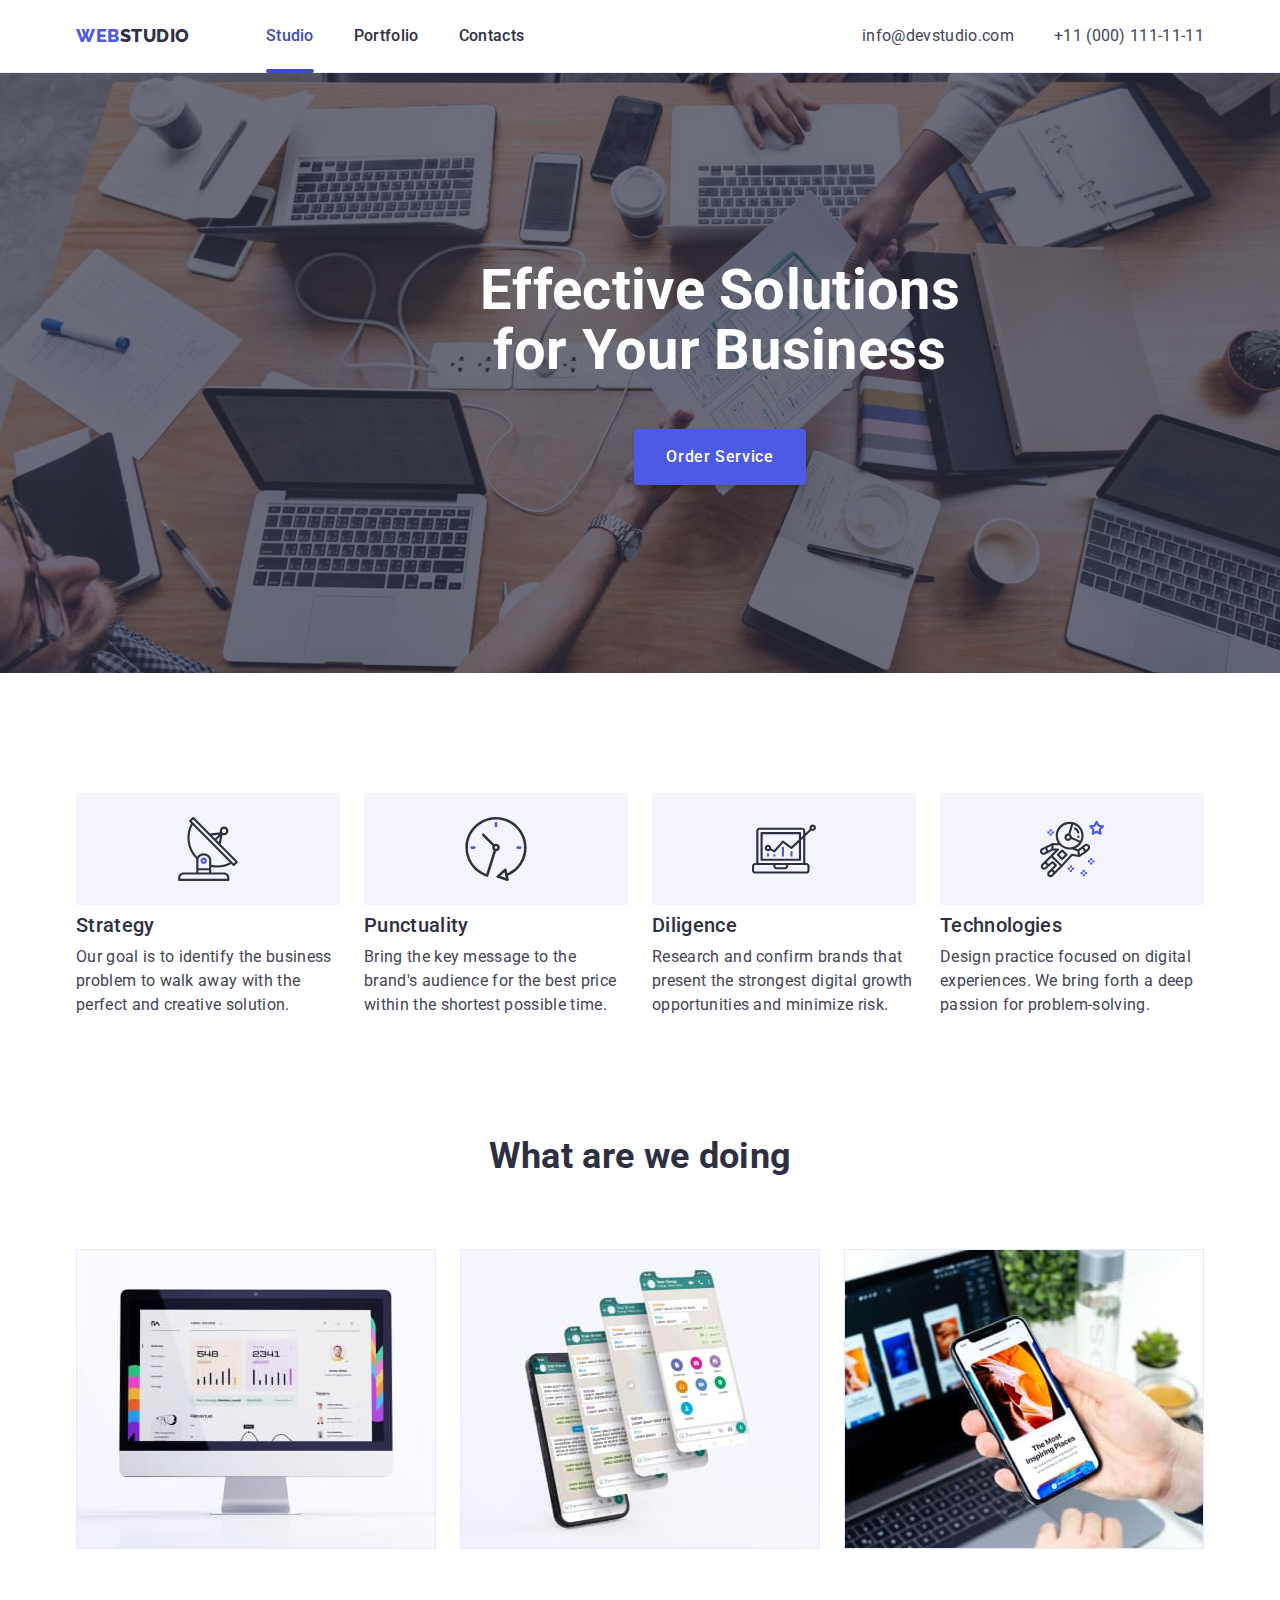
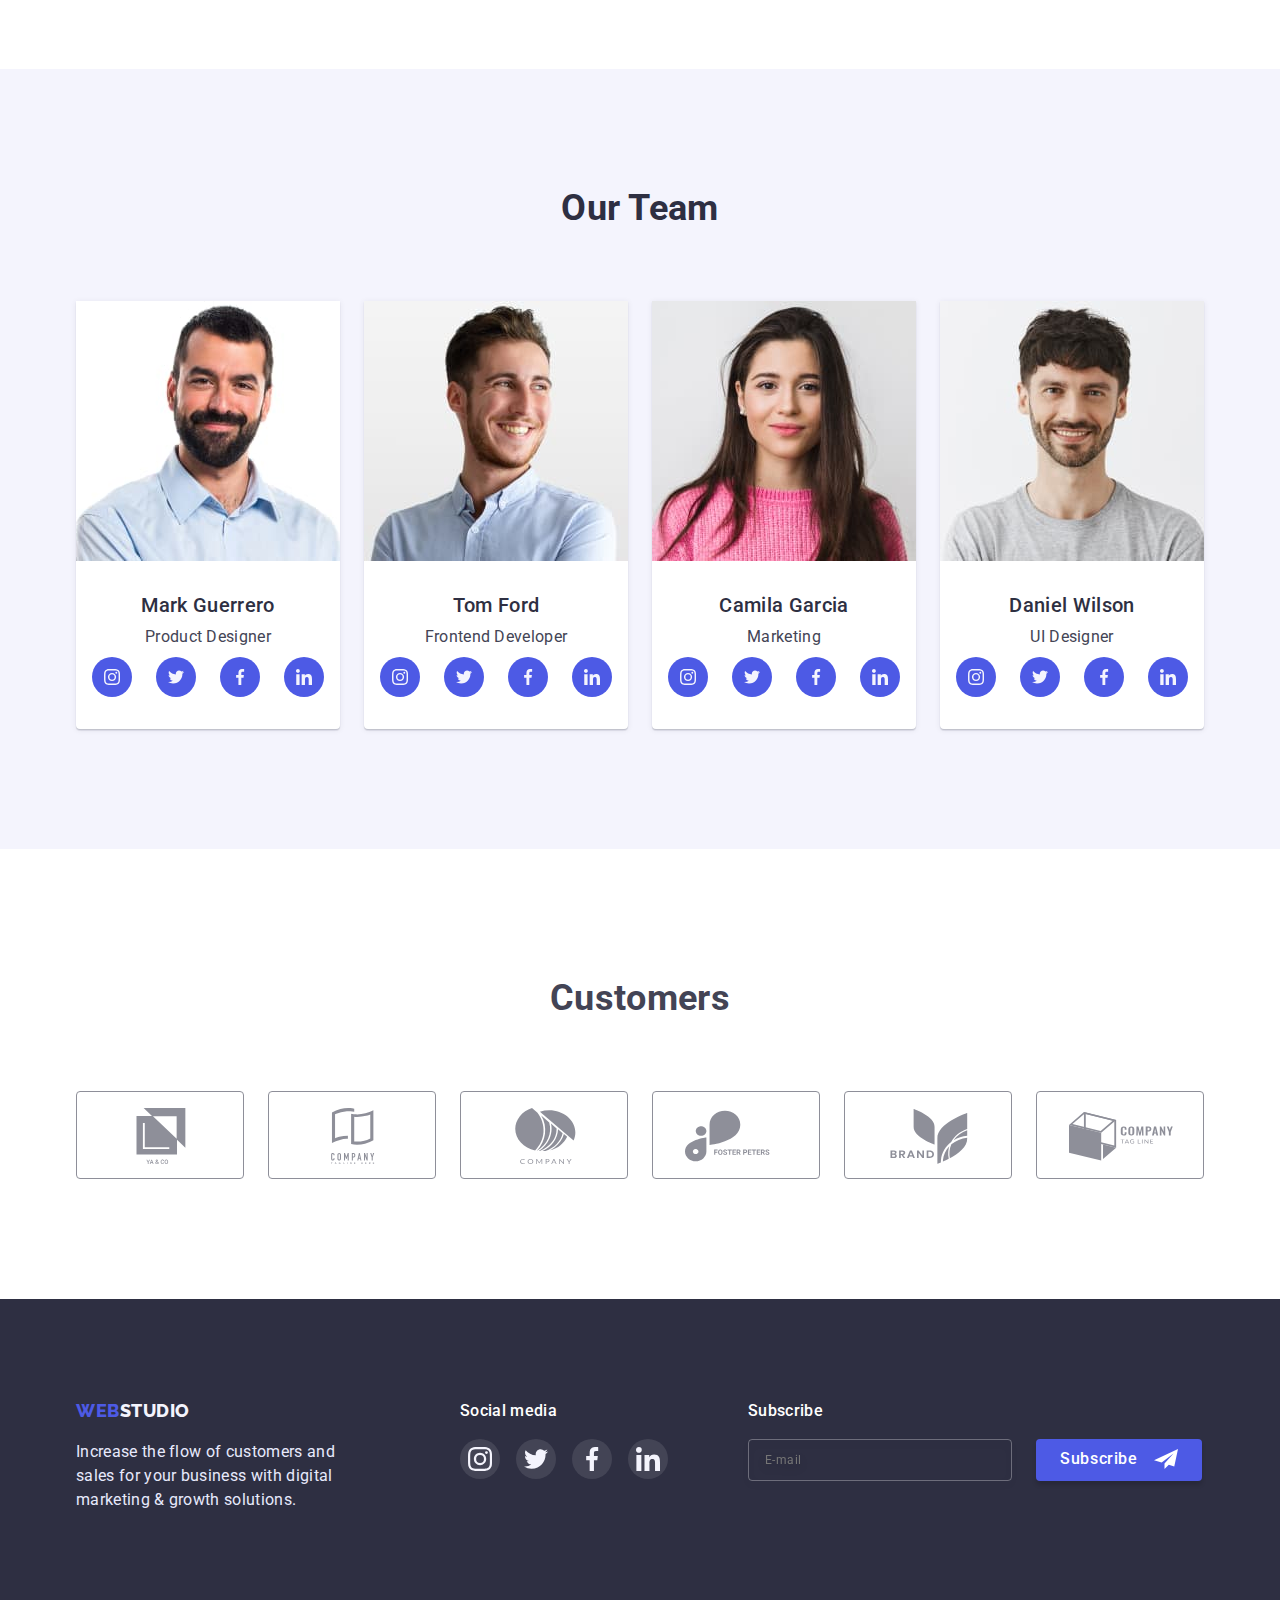
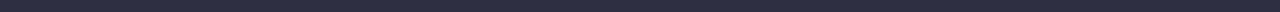
==== index.html @ 8e6068e5 "Initial commit" ====
<!DOCTYPE html>
<html lang="en">
  <head>
    <meta charset="UTF-8" />
    <meta http-equiv="X-UA-Compatible" content="IE=edge" />
    <meta name="viewport" content="width=device-width, initial-scale=1.0" />
    <link rel="preconnect" href="https://fonts.googleapis.com" />
    <link rel="preconnect" href="https://fonts.gstatic.com" crossorigin />
    <link
      href="https://fonts.googleapis.com/css2?family=Raleway:wght@800&family=Roboto:wght@400;500;700;900&display=swap"
      rel="stylesheet"
    />
    <link rel="stylesheet" href="./css/normalize.css" />
    <link rel="stylesheet" href="./css/style.css" />
    <title>Studio</title>
  </head>
  <body>
    <!-- шапка і навігація -->
    <header class="full-width">
      <div class="container my-header">
        <!-- навігаційна панель -->
        <nav class="my-nav">
          <a href="./index.html" class="logo dark"
            ><span class="primary-brand">Web</span>Studio</a
          >
          <ul class="my-link-list">
            <li class="my-link-item">
              <a
                href="./index.html"
                class="my-link body-medium-text dark current-page"
                >Studio</a
              >
            </li>
            <li class="my-link-item">
              <a href="./portfolio.html" class="my-link body-medium-text dark"
                >Portfolio</a
              >
            </li>
            <li class="my-link-item">
              <a href="" class="my-link body-medium-text dark">Contacts</a>
            </li>
          </ul>
        </nav>
        <address>
          <ul class="my-address-list">
            <li class="my-address-item">
              <a
                href="mailto:info@devstudio.com"
                class="my-address-link body-text text"
                >info@devstudio.com</a
              >
            </li>
            <li class="my-address-item">
              <a href="tel:+110001111111" class="my-address-link body-text text"
                >+11 (000) 111-11-11</a
              >
            </li>
          </ul>
        </address>
      </div>
    </header>
    <main>
      <!-- головний заклик -->
      <section class="bg-hero full-width">
        <div class="container my-hero">
          <h1 class="header-1 extra-light my-hero-text">
            Effective Solutions for Your Business
          </h1>
          <button type="button" class="main-button button-text" data-modal-open>
            Order Service
          </button>
        </div>
      </section>
      <!-- наші переваги -->
      <section class="full-width my-advantages">
        <div class="container">
          <h2 class="visually-hidden">Advantages</h2>
          <ul class="my-advantages-list">
            <li class="my-advantages-item">
              <h3 class="header-3 dark">Strategy</h3>
              <p class="body-text">
                Our goal is to identify the business problem to walk away with
                the perfect and creative solution.
              </p>
            </li>
            <li class="my-advantages-item">
              <h3 class="header-3 dark">Punctuality</h3>
              <p class="body-text">
                Bring the key message to the brand's audience for the best price
                within the shortest possible time.
              </p>
            </li>
            <li class="my-advantages-item">
              <h3 class="header-3 dark">Diligence</h3>
              <p class="body-text">
                Research and confirm brands that present the strongest digital
                growth opportunities and minimize risk.
              </p>
            </li>
            <li class="my-advantages-item">
              <h3 class="header-3 dark">Technologies</h3>
              <p class="body-text">
                Design practice focused on digital experiences. We bring forth a
                deep passion for problem-solving.
              </p>
            </li>
          </ul>
        </div>
      </section>
      <!-- що ми робимо -->
      <section class="full-width my-products">
        <div class="container">
          <h2 class="header-2 dark my-products-title">What are we doing</h2>
          <ul class="my-products-list">
            <li class="my-products-item">
              <img src="./images/computer.jpg" alt="Computer" width="360" />
            </li>
            <li class="my-products-item">
              <img
                src="./images/phonescreen.jpg"
                alt="Phonescreen"
                width="360"
              />
            </li>
            <li class="my-products-item">
              <img src="./images/phone.jpg" alt="Phone" width="360" />
            </li>
          </ul>
        </div>
      </section>
      <!-- наша команда -->
      <section class="bg-light full-width my-team">
        <div class="container">
          <h2 class="header-2 dark my-team-title">Our Team</h2>
          <ul class="my-team-list">
            <li class="my-team-card bg-extra-light">
              <img
                src="./images/our_team/mark_guerrero.jpg"
                alt="Mark Guerrero"
                width="264"
              />
              <div class="my-team-card-caption">
                <h3 class="header-3 dark">Mark Guerrero</h3>
                <p class="body-text">Product Designer</p>
                <ul class="my-team-social">
                  <li>
                    <a href="#" class="my-team-social-link">
                      <svg class="icon-team">
                        <use
                          href="./images/symbol-defs.svg#icon-instagram"
                        ></use>
                      </svg>
                    </a>
                  </li>
                  <li>
                    <a href="#" class="my-team-social-link">
                      <svg class="icon-team">
                        <use href="./images/symbol-defs.svg#icon-twitter"></use>
                      </svg>
                    </a>
                  </li>
                  <li>
                    <a href="#" class="my-team-social-link">
                      <svg class="icon-team">
                        <use
                          href="./images/symbol-defs.svg#icon-facebook"
                        ></use>
                      </svg>
                    </a>
                  </li>
                  <li>
                    <a href="#" class="my-team-social-link">
                      <svg class="icon-team">
                        <use
                          href="./images/symbol-defs.svg#icon-linkedin"
                        ></use>
                      </svg>
                    </a>
                  </li>
                </ul>
              </div>
            </li>
            <li class="my-team-card bg-extra-light">
              <img
                src="./images/our_team/tom_ford.jpg"
                alt="Tom Ford"
                width="264"
              />
              <div class="my-team-card-caption">
                <h3 class="header-3 dark">Tom Ford</h3>
                <p class="body-text">Frontend Developer</p>
                <ul class="my-team-social">
                  <li>
                    <a href="#" class="my-team-social-link">
                      <svg class="icon-team">
                        <use
                          href="./images/symbol-defs.svg#icon-instagram"
                        ></use>
                      </svg>
                    </a>
                  </li>
                  <li>
                    <a href="#" class="my-team-social-link">
                      <svg class="icon-team">
                        <use href="./images/symbol-defs.svg#icon-twitter"></use>
                      </svg>
                    </a>
                  </li>
                  <li>
                    <a href="#" class="my-team-social-link">
                      <svg class="icon-team">
                        <use
                          href="./images/symbol-defs.svg#icon-facebook"
                        ></use>
                      </svg>
                    </a>
                  </li>
                  <li>
                    <a href="#" class="my-team-social-link">
                      <svg class="icon-team">
                        <use
                          href="./images/symbol-defs.svg#icon-linkedin"
                        ></use>
                      </svg>
                    </a>
                  </li>
                </ul>
              </div>
            </li>
            <li class="my-team-card bg-extra-light">
              <img
                src="./images/our_team/camila_garcia.jpg"
                alt="Camila Garcia"
                width="264"
              />
              <div class="my-team-card-caption">
                <h3 class="header-3 dark">Camila Garcia</h3>
                <p class="body-text">Marketing</p>
                <ul class="my-team-social">
                  <li>
                    <a href="#" class="my-team-social-link">
                      <svg class="icon-team">
                        <use
                          href="./images/symbol-defs.svg#icon-instagram"
                        ></use>
                      </svg>
                    </a>
                  </li>
                  <li>
                    <a href="#" class="my-team-social-link">
                      <svg class="icon-team">
                        <use href="./images/symbol-defs.svg#icon-twitter"></use>
                      </svg>
                    </a>
                  </li>
                  <li>
                    <a href="#" class="my-team-social-link">
                      <svg class="icon-team">
                        <use
                          href="./images/symbol-defs.svg#icon-facebook"
                        ></use>
                      </svg>
                    </a>
                  </li>
                  <li>
                    <a href="#" class="my-team-social-link">
                      <svg class="icon-team">
                        <use
                          href="./images/symbol-defs.svg#icon-linkedin"
                        ></use>
                      </svg>
                    </a>
                  </li>
                </ul>
              </div>
            </li>
            <li class="my-team-card bg-extra-light">
              <img
                src="./images/our_team/daniel_wilson.jpg"
                alt="Daniel Wilson"
                width="264"
              />
              <div class="my-team-card-caption">
                <h3 class="header-3 dark">Daniel Wilson</h3>
                <p class="body-text">UI Designer</p>
                <ul class="my-team-social">
                  <li>
                    <a href="#" class="my-team-social-link">
                      <svg class="icon-team">
                        <use
                          href="./images/symbol-defs.svg#icon-instagram"
                        ></use>
                      </svg>
                    </a>
                  </li>
                  <li>
                    <a href="#" class="my-team-social-link">
                      <svg class="icon-team">
                        <use href="./images/symbol-defs.svg#icon-twitter"></use>
                      </svg>
                    </a>
                  </li>
                  <li>
                    <a href="#" class="my-team-social-link">
                      <svg class="icon-team">
                        <use
                          href="./images/symbol-defs.svg#icon-facebook"
                        ></use>
                      </svg>
                    </a>
                  </li>
                  <li>
                    <a href="#" class="my-team-social-link">
                      <svg class="icon-team">
                        <use
                          href="./images/symbol-defs.svg#icon-linkedin"
                        ></use>
                      </svg>
                    </a>
                  </li>
                </ul>
              </div>
            </li>
          </ul>
        </div>
      </section>
      <!--замовники-->
      <section class="full-width">
        <div class="container my-customers">
          <h2 class="header-2 customers-title">Customers</h2>
          <ul class="customers-list">
            <li class="customers-item">
              <a href="#" class="customers-link">
                <svg class="customers-icon" width="104" height="56">
                  <use href="./images/symbol-defs.svg#icon-client1"></use>
                </svg>
              </a>
            </li>
            <li class="customers-item">
              <a href="#" class="customers-link">
                <svg class="customers-icon" width="104" height="56">
                  <use href="./images/symbol-defs.svg#icon-client2"></use>
                </svg>
              </a>
            </li>
            <li class="customers-item">
              <a href="#" class="customers-link">
                <svg class="customers-icon" width="104" height="56">
                  <use href="./images/symbol-defs.svg#icon-client3"></use>
                </svg>
              </a>
            </li>
            <li class="customers-item">
              <a href="#" class="customers-link">
                <svg class="customers-icon" width="104" height="56">
                  <use href="./images/symbol-defs.svg#icon-client4"></use>
                </svg>
              </a>
            </li>
            <li class="customers-item">
              <a href="#" class="customers-link">
                <svg class="customers-icon" width="104" height="56">
                  <use href="./images/symbol-defs.svg#icon-client5"></use>
                </svg>
              </a>
            </li>
            <li class="customers-item">
              <a href="#" class="customers-link">
                <svg class="customers-icon" width="104" height="56">
                  <use href="./images/symbol-defs.svg#icon-client6"></use>
                </svg>
              </a>
            </li>
          </ul>
        </div>
      </section>
    </main>
    <!-- підвал -->
    <footer class="bg-dark full-width">
      <div class="container my-footer-box">
        <div class="my-footer">
          <a href="./index.html" class="logo light"
            ><span class="primary-brand">Web</span>Studio</a
          >
          <p class="my-footer-text body-text accent">
            Increase the flow of customers and sales for your business with
            digital marketing & growth solutions.
          </p>
        </div>
        <!--соцмережі-->
        <div class="my-footer-social">
          <p class="body-medium-text extra-light">Social media</p>
          <ul class="my-footer-social-list">
            <li>
              <a href="#" class="my-footer-social-link">
                <svg class="icon-footer">
                  <use href="./images/symbol-defs.svg#icon-instagram"></use>
                </svg>
              </a>
            </li>
            <li>
              <a href="#" class="my-footer-social-link">
                <svg class="icon-footer">
                  <use href="./images/symbol-defs.svg#icon-twitter"></use>
                </svg>
              </a>
            </li>
            <li>
              <a href="#" class="my-footer-social-link">
                <svg class="icon-footer">
                  <use href="./images/symbol-defs.svg#icon-facebook"></use>
                </svg>
              </a>
            </li>
            <li>
              <a href="#" class="my-footer-social-link">
                <svg class="icon-footer">
                  <use href="./images/symbol-defs.svg#icon-linkedin"></use>
                </svg>
              </a>
            </li>
          </ul>
        </div>
        <!--форма підписки-->
        <div class="my-footer-form">
          <p class="body-medium-text extra-light">Subscribe</p>
          <form
            name="subscribe_form"
            autocomplete="on"
            novalidate
            class="subscribe-form"
          >
            <input
              type="email"
              class="subscribe-input"
              name="email"
              placeholder="E-mail"
            />
            <button
              type="submit"
              class="main-button button-text subscribe-button"
            >
              Subscribe
              <svg width="24" height="24" class="subscribe-icon">
                <use href="./images/symbol-defs.svg#icon-subscribe"></use>
              </svg>
            </button>
          </form>
        </div>
      </div>
    </footer>
    <!--Modal-->
    <div class="is-hidden my-modal-bg" data-modal>
      <div class="my-modal-form">
        <div class="my-modal-close" data-modal-close>
          <svg class="my-modal-close-svg" width="24" height="24">
            <use href="./images/symbol-defs.svg#icon-close"></use>
          </svg>
        </div>
        <p class="modal-text body-medium-text">
          Leave your contacts and we will call you back
        </p>
        <form name="user-form" autocomplete="on" novalidate class="main-form">
          <lable class="my-modal-form-label"
            ><p class="lable-title small-text subtle-text">Name</p>
            <input
              type="text"
              class="my-modal-form-input small-text"
              name="user-name"
              autofocus
            />
            <svg width="18" height="24" class="icon-form">
              <use href="./images/symbol-defs.svg#icon-user"></use>
            </svg>
          </lable>

          <lable class="my-modal-form-label"
            ><p class="lable-title small-text subtle-text">Phone</p>
            <input
              type="tel"
              class="my-modal-form-input small-text"
              name="user-tel"
            />
            <svg width="18" height="24" class="icon-form">
              <use href="./images/symbol-defs.svg#icon-phone"></use>
            </svg>
          </lable>

          <lable class="my-modal-form-label"
            ><p class="lable-title small-text subtle-text">Email</p>
            <input
              type="email"
              class="my-modal-form-input small-text"
              name="user-email"
            />
            <svg width="18" height="24" class="icon-form">
              <use href="./images/symbol-defs.svg#icon-mail"></use>
            </svg>
          </lable>

          <lable class="my-modal-form-label"
            ><p class="lable-title small-text subtle-text">Comment</p>
            <textarea
              class="my-modal-form-textarea small-text"
              name="user-comment"
              placeholder="Text input"
            ></textarea>
          </lable>

          <label class="small-text my-modal-form-label-checkbox">
            <input
              type="checkbox"
              class="checkbox-hidden"
              name="user-agreement"
            /><span class="my-checkbox"></span
            ><span
              >I accept the terms and conditions of the
              <a href="#" class="link-text">Privacy Policy</a></span
            ></label
          >
          <button type="submit" class="main-button form-button" id="">
            Send
          </button>
        </form>
      </div>
    </div>
    <script src="./java/modal.js"></script>
  </body>
</html>
---- css/style.css ----
/***Загальні стилі всіх сторінок*/
:root {
  --primary-brand: #4d5ae5; /*iris*/
  --pressed-state: #404bbf; /*ocean*/
  --dark: #2e2f42; /*navy-blue*/
  --success: #31d0aa; /*green*/
  --text: #434455; /*slate*/
  --subtle-text: #8e8f99; /*light-slate*/
  --accent: #e7e9fc; /*cornflower*/
  --light: #f4f4fd; /*cloud*/
  --modal-overlay: #2e2f4266; /*navy-blue-modal*/
  --hero-background: #2e2f42b3; /*grey*/
  --extra-light: #ffffff; /*white*/
}
body {
  font-family: "Roboto", sans-serif;
  color: var(--text);
  letter-spacing: 0.02em;
}
.container {
  width: 1158px;
  padding: 0 15px;
  margin: 0 auto;
}
.full-width {
  min-width: 1158px;
}
.visually-hidden {
  /*візуальне приховування елементів*/
  position: absolute;
  width: 1px;
  height: 1px;
  margin: -1px;
  border: 0;
  padding: 0;

  white-space: nowrap;
  clip-path: inset(100%);
  clip: rect(0 0 0 0);
  overflow: hidden;
}
/*сітки*/
.my-advantages-list,
.my-products-list,
.my-team-list,
.customers-list,
.my-portfolio-list {
  display: flex;
  flex-wrap: wrap;
  row-gap: 48px;
  column-gap: 24px;
}
/*fonts*/
.logo {
  font-family: "Raleway";
  font-weight: 800;
  font-size: 18px;
  line-height: 1.33;
  letter-spacing: 0.03em;
  text-transform: uppercase;
  text-decoration: none;
  margin-right: 76px;
}
.header-1 {
  font-weight: 700;
  font-size: 56px;
  line-height: 1.07;
}
.header-2 {
  font-weight: 700;
  font-size: 36px;
  line-height: 1.11;
}
.header-3 {
  font-weight: 500;
  font-size: 20px;
  line-height: 1.2;
}
.body-text {
  font-weight: 400;
  font-size: 16px;
  line-height: 1.5;
}
.small-text {
  font-weight: 400;
  font-size: 12px;
  line-height: 1.33;
  letter-spacing: 0.04em;
}
.body-medium-text {
  font-weight: 500;
  font-size: 16px;
  line-height: 1.5;
}
.button-text {
  font-weight: 500;
  font-size: 16px;
  line-height: 1.5;
  letter-spacing: 0.04em;
}
.link-text {
  font-weight: 400;
  font-size: 12px;
  line-height: 1.33;
  letter-spacing: 0.04em;
  color: var(--primary-brand);
  text-decoration: underline;
}
/*font colors*/
.primary-brand {
  color: var(--primary-brand); /*iris*/
}
.pressed-state {
  color: var(--pressed-state); /*ocean*/
}
.dark {
  color: var(--dark); /*navy-blue*/
}
.text {
  color: var(--text); /*slate*/
}
.subtle-text {
  color: var(--subtle-text); /*light-slate*/
}
.accent {
  color: var(--accent); /*cornflower*/
}
.light {
  color: var(--light); /*cloud*/
}
.extra-light {
  color: var(--extra-light); /*white*/
}
/*buttons*/
.main-button {
  padding: 16px 32px;
  background-color: var(--primary-brand);
  box-shadow: 0px 4px 4px rgba(0, 0, 0, 0.15);
  border-radius: 4px;
  border: 0;
  color: var(--extra-light);
  cursor: pointer;
  transition-property: background-color;
  transition-duration: 250ms;
  transition-timing-function: cubic-bezier(0.4, 0, 0.2, 1);
  transition-delay: 0;
  display: flex;
}
.main-button:is(:hover, :focus) {
  background-color: var(--pressed-state);
}
.filter-button {
  padding: 16px 32px;
  background-color: var(--light);
  border-radius: 4px;
  border: 1px solid var(--accent);
  color: var(--primary-brand);
  cursor: pointer;
  transition-property: background-color, box-shadow, border-color, color;
  transition-duration: 250ms;
  transition-timing-function: cubic-bezier(0.4, 0, 0.2, 1);
  transition-delay: 0;
}
.filter-button:is(:hover, :focus) {
  background-color: Var(--pressed-state);
  box-shadow: 0px 3px 1px rgba(0, 0, 0, 0.1), 0px 2px 1px rgba(0, 0, 0, 0.08),
    0px 2px 2px rgba(0, 0, 0, 0.12);
  border-color: var(--pressed-state);
  color: var(--extra-light);
}
/*background colors*/
.bg-primary-brand {
  background-color: var(--primary-brand); /*iris*/
}
.bg-ocean {
  background-color: var(--pressed-state); /*ocean*/
}
.bg-dark {
  background-color: var(--dark); /*navy-blue*/
}
.bg-success {
  background-color: var(--success); /*green*/
}
.bg-text {
  background-color: var(--text); /*slate*/
}
.bg-subtle-text {
  background-color: var(--subtle-text); /*light-slate*/
}
.bg-accent {
  background-color: var(--accent); /*cornflower*/
}
.bg-light {
  background-color: var(--light); /*cloud*/
}
.bg-modal-overlay {
  background-color: var(--modal-overlay); /*navy-blue-modal*/
}
.bg-hero-background {
  background-color: var(--hero-background); /*grey*/
}
.bg-extra-light {
  background-color: var(--extra-light); /*white*/
}
/*header*/
header {
  border-bottom: 1px solid var(--accent);
  box-shadow: 0px 2px 1px rgba(46, 47, 66, 0.08),
    0px 1px 1px rgba(46, 47, 66, 0.16), 0px 1px 6px rgba(46, 47, 66, 0.08);
}
.my-header {
  padding-top: 24px;
  padding-bottom: 24px;
  display: flex;
  align-items: center;
  justify-content: space-between;
}
.my-nav {
  display: flex;
  align-items: center;
}
.my-link-list {
  display: flex;
}
.my-link-item {
  position: relative;
}
.my-link-item:not(:last-child) {
  margin-right: 40px;
}
.my-link {
  color: var(--dark);
  text-decoration: none;
  transition-property: color;
  transition-duration: 250ms;
  transition-timing-function: cubic-bezier(0.4, 0, 0.2, 1);
  transition-delay: 0;
}
.my-link:is(:hover, :focus) {
  color: var(--pressed-state);
}
.current-page {
  color: var(--pressed-state);
}
.current-page::after {
  content: "";
  background-color: var(--pressed-state);
  border-radius: 2px;
  height: 4px;
  width: 100%;
  display: block;
  background-repeat: no-repeat;
  background-position: center;
  position: absolute;
  bottom: -25px;
}
.my-address-list {
  display: flex;
}
.my-address-item:not(:first-child) {
  margin-left: 40px;
}
.my-address-link {
  text-decoration: none;
  font-style: normal;
  transition-property: color;
  transition-duration: 250ms;
  transition-timing-function: cubic-bezier(0.4, 0, 0.2, 1);
  transition-delay: 0;
}
.my-address-link:is(:hover, :focus) {
  color: var(--pressed-state);
}
/*footer*/
.my-footer-box {
  display: flex;
  align-items: flex-start;
  padding-top: 100px;
  padding-bottom: 100px;
}
.my-footer {
  flex-direction: column;
  justify-content: center;
  margin-right: 120px;
}
.my-footer-text {
  width: 264px;
  margin-top: 16px;
}
.my-footer-social {
  margin-right: 80px;
}
.my-footer-social > p {
  margin-bottom: 16px;
}
.my-footer-social-list {
  display: flex;
}
.my-footer-social-list > li:not(:last-child) {
  margin-right: 16px;
}
.my-footer-social-link {
  display: block;
  background-color: rgba(255, 255, 255, 0.1);
  border-radius: 50%;
  color: var(--light);
  width: 40px;
  height: 40px;
  padding: 8px;
  transition-property: background-color;
  transition-duration: 250ms;
  transition-timing-function: cubic-bezier(0.4, 0, 0.2, 1);
  transition-delay: 0;
}
.my-footer-social-link:is(:hover, :focus) {
  background-color: var(--success);
}
.icon-footer {
  display: block;
  fill: currentColor;
  width: 24px;
  height: 24px;
}
.my-footer-form {
}
.my-footer-form > p {
  margin-bottom: 16px;
}
.subscribe-form {
  display: flex;
}
.subscribe-input {
  margin-right: 24px;
  width: 264px;
  font-size: 12px;
  line-height: 2;
  letter-spacing: 0.04em;
  padding: 8px 16px;
  color: rgba(255, 255, 255, 0.6);
  border: 1px solid rgba(255, 255, 255, 0.3);
  filter: drop-shadow(0px 4px 4px rgba(0, 0, 0, 0.15));
  border-radius: 4px;
  background-color: transparent;
}
.subscribe-input:is(:focus, :hover, :active) {
  border-color: var(--primary-brand);
  outline: 0;
}
.subscribe-button {
  padding: 8px 24px;
}
.subscribe-icon {
  fill: currentColor;
  margin-left: 16px;
}
/***Індивідульні стілі на окремих сторінках***/
/**index.html**/
/*hero*/
.bg-hero {
  background: linear-gradient(var(--hero-background), var(--hero-background)),
    var(--dark) url(../images/bg-hero.jpg) no-repeat center;
  background-size: contain;
  width: 1440px;
  margin: 0 auto;
}
.my-hero {
  height: 600px;
  display: flex;
  flex-direction: column;
  align-items: center;
  justify-content: center;
}
.my-hero-text {
  width: 494px;
  margin-bottom: 48px;
  text-align: center;
}
/*advantages*/
.my-advantages {
  padding: 120px 0;
}
.my-advantages h3 {
  margin-bottom: 8px;
}
.my-advantages-item {
  flex-basis: calc((100% - 72px) / 4);
}
.my-advantages-item::before {
  content: "";
  display: block;
  height: 112px;
  background: var(--light);
  background-repeat: no-repeat;
  background-position: center;
  margin-bottom: 8px;
}
.my-advantages-item:nth-child(1)::before {
  background-image: url(../images/advantages/strategy-icon.svg);
}
.my-advantages-item:nth-child(2)::before {
  background-image: url(../images/advantages/punctuality-icon.svg);
}
.my-advantages-item:nth-child(3)::before {
  background-image: url(../images/advantages/diligence-icon.svg);
}
.my-advantages-item:nth-child(4)::before {
  background-image: url(../images/advantages/technologies-icon.svg);
}
/*products*/
.my-products {
  text-align: center;
  padding-bottom: 120px;
}
.my-products-title {
  margin-bottom: 72px;
}
.my-products-item {
  flex-basis: calc((100% - 48px) / 3);
}
/*team*/
.my-team {
  text-align: center;
  padding: 120px 0;
}
.my-team-title {
  margin-bottom: 72px;
}
.my-team-card {
  flex-basis: calc((100% - 72px) / 4);
  box-shadow: 0px 1px 6px rgba(46, 47, 66, 0.08),
    0px 1px 1px rgba(46, 47, 66, 0.16), 0px 2px 1px rgba(46, 47, 66, 0.08);
  border-radius: 0px 0px 4px 4px;
}
.my-team-card-caption {
  padding: 32px 16px;
}
.my-team-card-caption > h3 {
  margin-bottom: 8px;
}
.my-team-card-caption > p {
  margin-bottom: 8px;
}
.my-team-social {
  display: flex;
  justify-content: space-between;
}
.my-team-social-link {
  display: block;
  background-color: var(--primary-brand);
  border-radius: 50%;
  color: var(--light);
  width: 40px;
  height: 40px;
  padding: 12px;
  transition-property: background-color;
  transition-duration: 250ms;
  transition-timing-function: cubic-bezier(0.4, 0, 0.2, 1);
  transition-delay: 0;
}
.my-team-social-link:is(:hover, :focus) {
  background-color: var(--pressed-state);
}
.icon-team {
  display: block;
  fill: currentColor;
  width: 16px;
  height: 16px;
}
/*customers*/
.my-customers {
  text-align: center;
  padding-top: 130px;
  padding-bottom: 120px;
}
.customers-title {
  margin-bottom: 72px;
}
.customers-item {
  flex-basis: calc((100% - 120px) / 6);
  width: 168px;
  height: 88px;
}
.customers-link {
  display: block;
  width: 100%;
  height: 100%;
  border: 1px solid var(--subtle-text);
  border-radius: 4px;
  padding: 16px 32px;
  color: var(--subtle-text);
  transition-property: border-color, color;
  transition-duration: 250ms;
  transition-timing-function: cubic-bezier(0.4, 0, 0.2, 1);
  transition-delay: 0;
}
.customers-link:is(:hover, :focus) {
  border-color: var(--pressed-state);
  color: var(--pressed-state);
}
.customers-icon {
  fill: currentColor;
}
/**Portfolio.html*/
/*filtres*/
.my-filtres-list {
  margin-bottom: 72px !important;
  display: flex;
  justify-content: center;
}
.my-filtres-item:not(:last-child) {
  margin-right: 24px;
}
/*portfolio*/
.my-portfolio {
  padding: 96px 0 120px;
}
.my-portfolio-item {
  flex-basis: calc((100% - 48px) / 3);
}
.my-portfolio-link {
  display: block;
  text-decoration: none;
  color: var(--text);
  transition-property: box-shadow;
  transition-duration: 250ms;
  transition-timing-function: cubic-bezier(0.4, 0, 0.2, 1);
  transition-delay: 0;
}
.my-portfolio-link:hover,
.my-portfolio-link:focus {
  box-shadow: 0px 1px 6px rgba(46, 47, 66, 0.08),
    0px 1px 1px rgba(46, 47, 66, 0.16), 0px 2px 1px rgba(46, 47, 66, 0.08);
}
.my-portfolio-link:is(:hover, :focus) .my-portfolio-overlay {
  transform: translateY(0%);
}

.my-portfolio-card {
  position: relative;
  overflow: hidden;
}
.my-portfolio-overlay {
  position: absolute;
  width: 100%;
  height: 100%;
  top: 0;
  left: 0;
  background-color: var(--primary-brand);
  transform: translateY(100%);
  transition: transform 250ms ease;
  padding: 40px 32px;
  color: var(--light);
}
.my-portfolio-caption {
  padding: 32px 16px;
  border: 1px solid var(--accent);
  border-top: 0;
}
.my-portfolio-caption h2 {
  margin-bottom: 8px;
}
/*modal*/
.my-modal-bg {
  position: fixed;
  width: 100%;
  height: 100%;
  top: 0;
  left: 0;

  display: flex;
  justify-content: center;
  align-items: center;

  background-color: var(--modal-overlay);

  opacity: 1;
  transition: opacity 250ms cubic-bezier(0.4, 0, 0.2, 1);
}
.my-modal-bg.is-hidden {
  visibility: hidden;
  pointer-events: none;
  opacity: 0;
}

.my-modal-bg.is-hidden .my-modal-form {
  transform: scale(0.9);
}

.my-modal-form {
  background-color: #fcfcfc;
  box-shadow: 0px 1px 1px rgba(0, 0, 0, 0.14), 0px 1px 3px rgba(0, 0, 0, 0.12),
    0px 2px 1px rgba(0, 0, 0, 0.2);
  border-radius: 4px;
  width: 408px;
  padding: 24px;
  transform: scale(1);
  transition: transform 250ms cubic-bezier(0.4, 0, 0.2, 1);
}

.my-modal-close {
  width: 24px;
  margin-left: auto;
  cursor: pointer;
  margin-bottom: 24px;
}
.my-modal-close-svg {
  fill: #000;
  padding: 7px;
  width: 24px;
  height: 24px;
  border-radius: 50%;
  border: 1px solid rgba(0, 0, 0, 0.1);
  background-color: var(--accent);
}
.my-modal-close-svg:is(:hover, :focus) {
  fill: #fff;
  background-color: var(--pressed-state);
}
.modal-text {
  text-align: center;
  margin-bottom: 16px;
}
.my-modal-form-label {
  position: relative;
  display: block;
  margin-bottom: 8px;
  color: var(--dark);
}
.my-modal-form-label:nth-child(4) {
  margin-bottom: 16px;
}
.lable-title {
  margin-bottom: 4px;
}
.icon-form {
  position: absolute;
  bottom: 8px;
  left: 16px;
  fill: currentColor;
  transition: fill 250ms cubic-bezier(0.4, 0, 0.2, 1);
}

.my-modal-form-input,
.my-modal-form-textarea {
  display: block;
  width: 100%;
  border: 1px solid rgba(33, 33, 33, 0.2);
  border-radius: 4px;
  outline: 0;
  transition: border-color 250ms cubic-bezier(0.4, 0, 0.2, 1);
}

.my-modal-form-input {
  height: 40px;
  padding-left: 38px;
  padding-right: 16px;
}
.my-modal-form-textarea {
  resize: none;
  height: 120px;
  padding: 8px 16px;
}
.my-modal-form-textarea::placeholder {
  color: rgba(117, 117, 117, 0.5);
  opacity: 1;
}

.my-modal-form-label:is(:hover, :focus) {
  color: var(--primary-brand);
}
.my-modal-form-label:is(:hover, :focus) > .my-modal-form-input,
.my-modal-form-label:is(:hover, :focus) > .my-modal-form-textarea,
.my-modal-form-input:focus,
.my-modal-form-textarea:focus {
  border-color: var(--primary-brand);
}
.my-modal-form-input:focus ~ .icon-form {
  fill: var(--primary-brand);
}

/*чекбокс*/
.checkbox-hidden {
  position: absolute;
  opacity: 0;
}
.my-modal-form-label-checkbox {
  display: flex;
  position: relative;
  align-items: center;
  margin-bottom: 24px;
}
.my-checkbox {
  display: block;
  width: 16px;
  height: 16px;
  border: 1.25px solid var(--dark);
  border-radius: 2px;
  margin-right: 8px;
}
.my-modal-form-label-checkbox:hover .checkbox-hidden ~ .my-checkbox {
  border-color: var(--primary-brand);
}
.my-modal-form-label-checkbox .checkbox-hidden:checked ~ .my-checkbox {
  background-color: var(--primary-brand);
}
.my-checkbox::before {
  content: "";
  position: absolute;
  opacity: 0;
  top: 0;
  left: 0;
  width: 16px;
  height: 16px;
  border-radius: 2px;
  background-image: url(../images/checkbox.svg);
  background-repeat: no-repeat;
  background-position: center;
  transition: opacity 250ms cubic-bezier(0.4, 0, 0.2, 1);
}
.my-modal-form-label-checkbox .checkbox-hidden:checked ~ .my-checkbox::before {
  opacity: 1;
}
.form-button {
  display: flex;
  box-sizing: content-box;
  margin: 0 auto;
  width: 105px;
  align-items: center;
  justify-content: center;
}
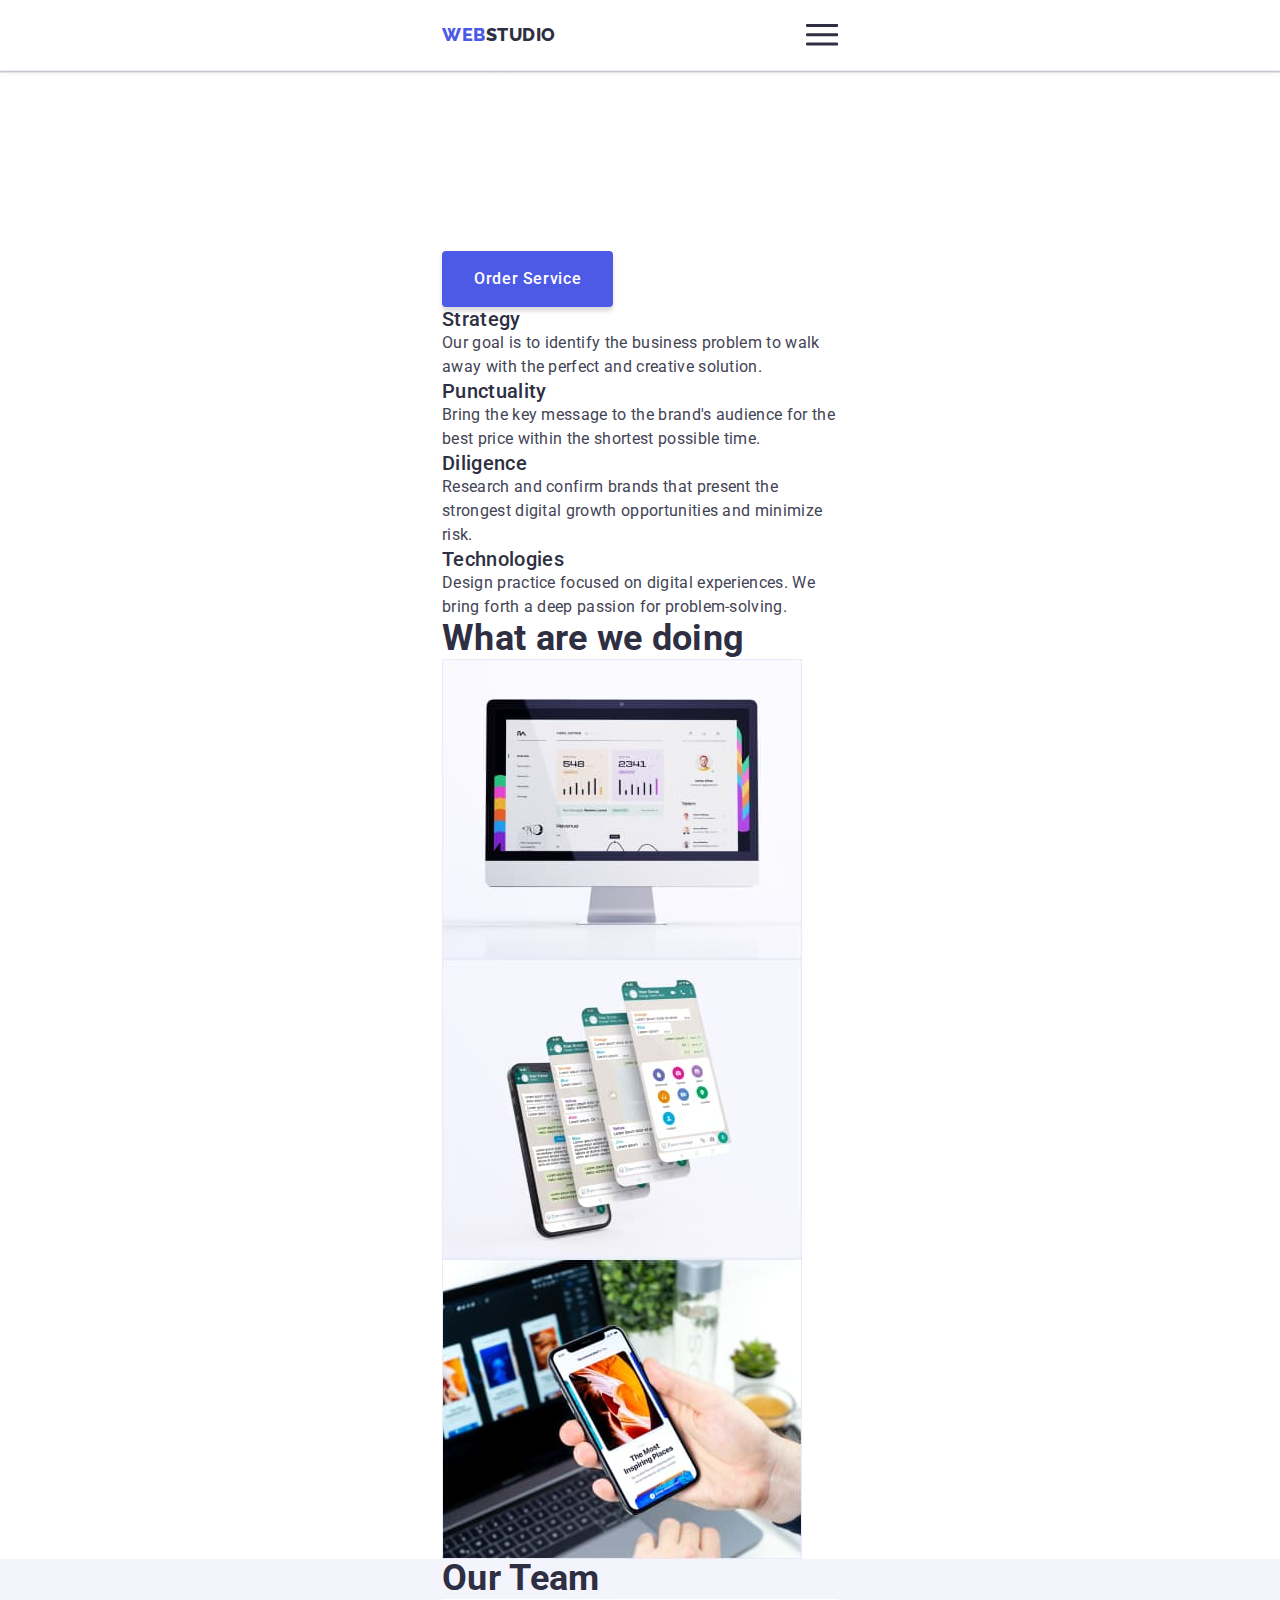
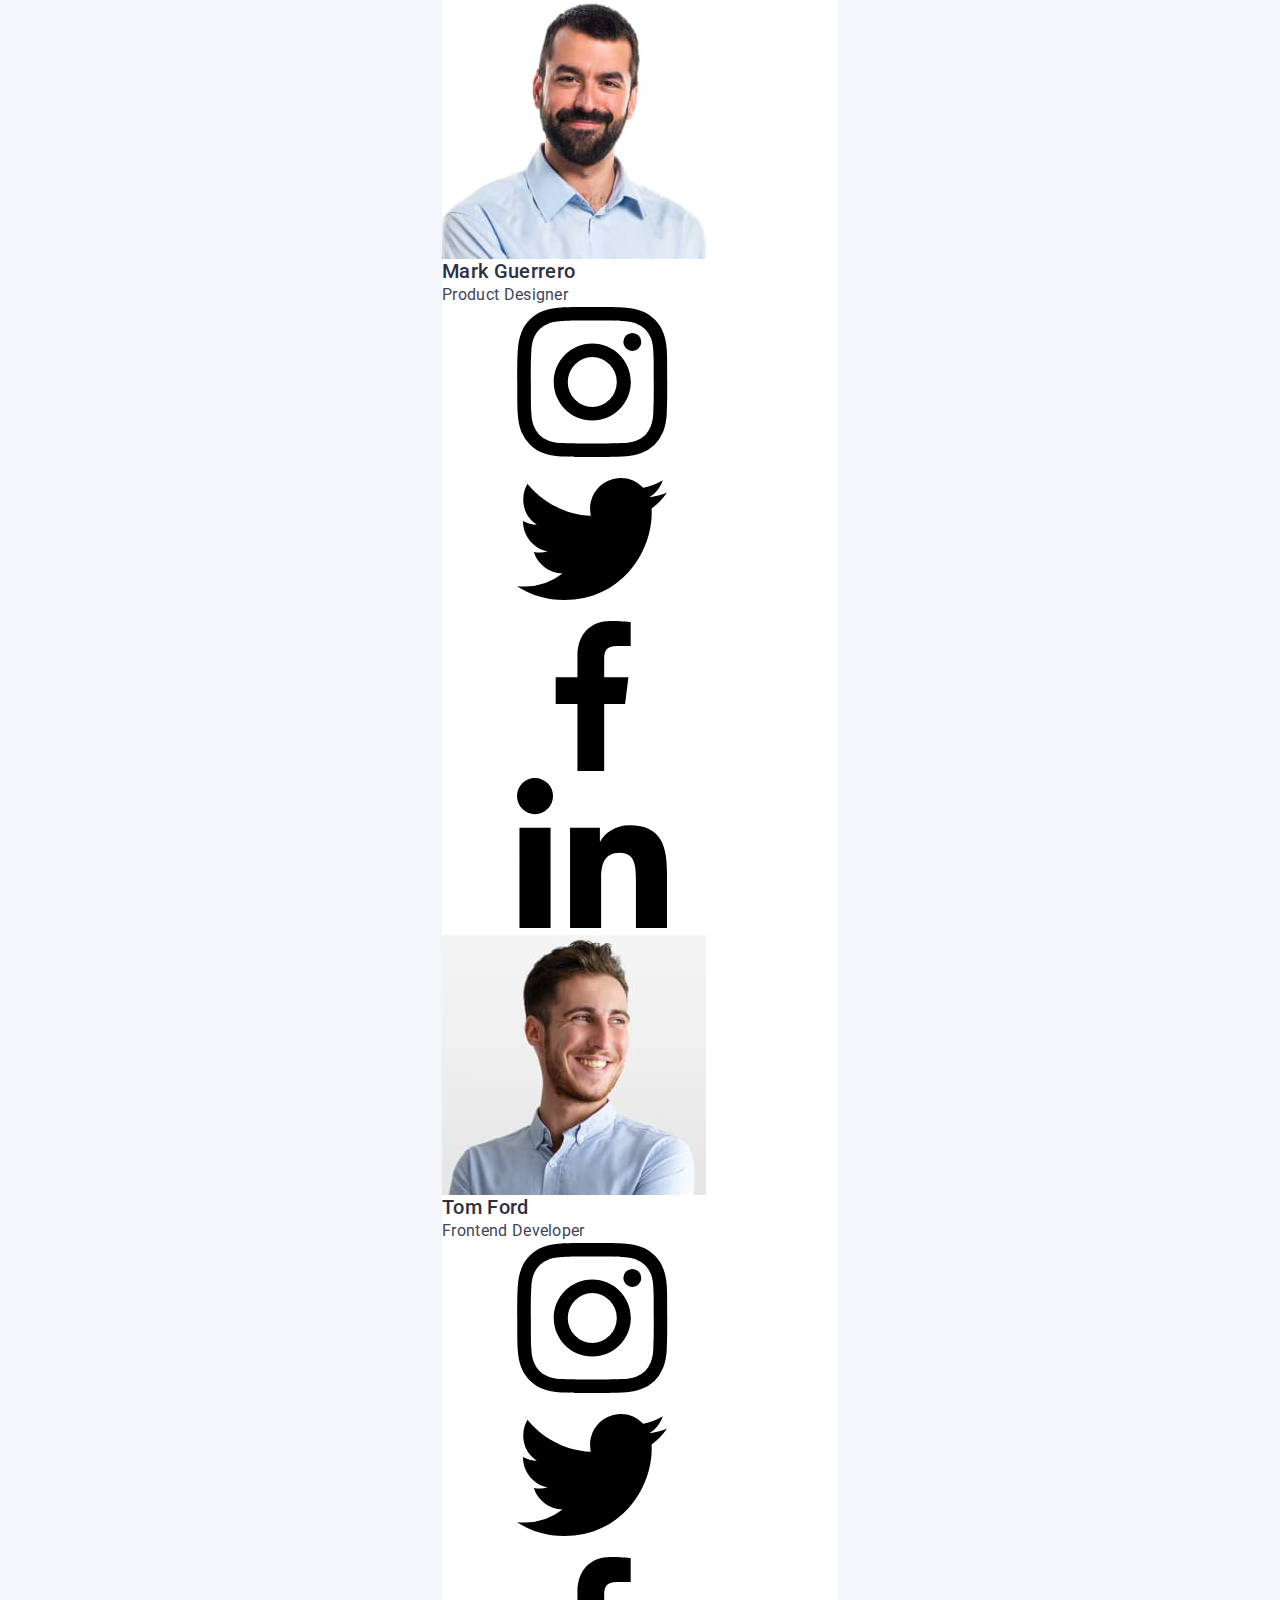
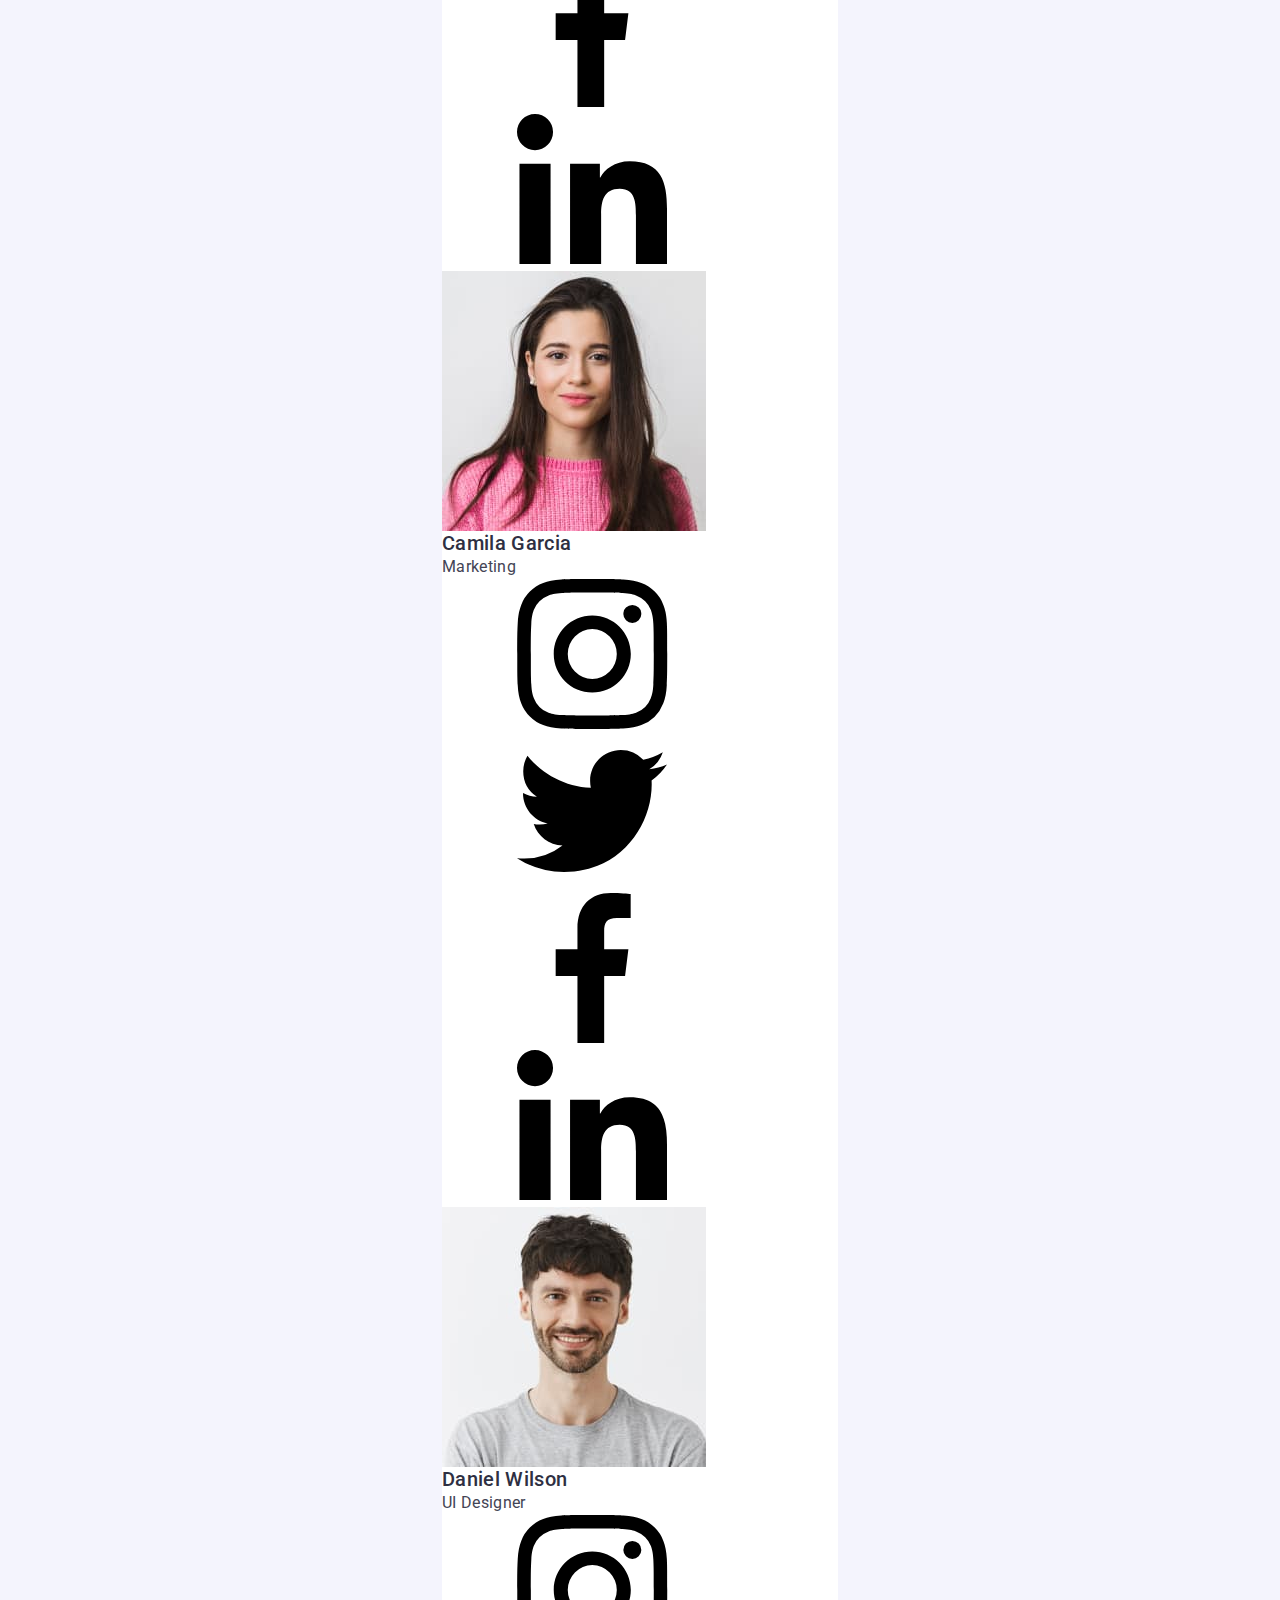
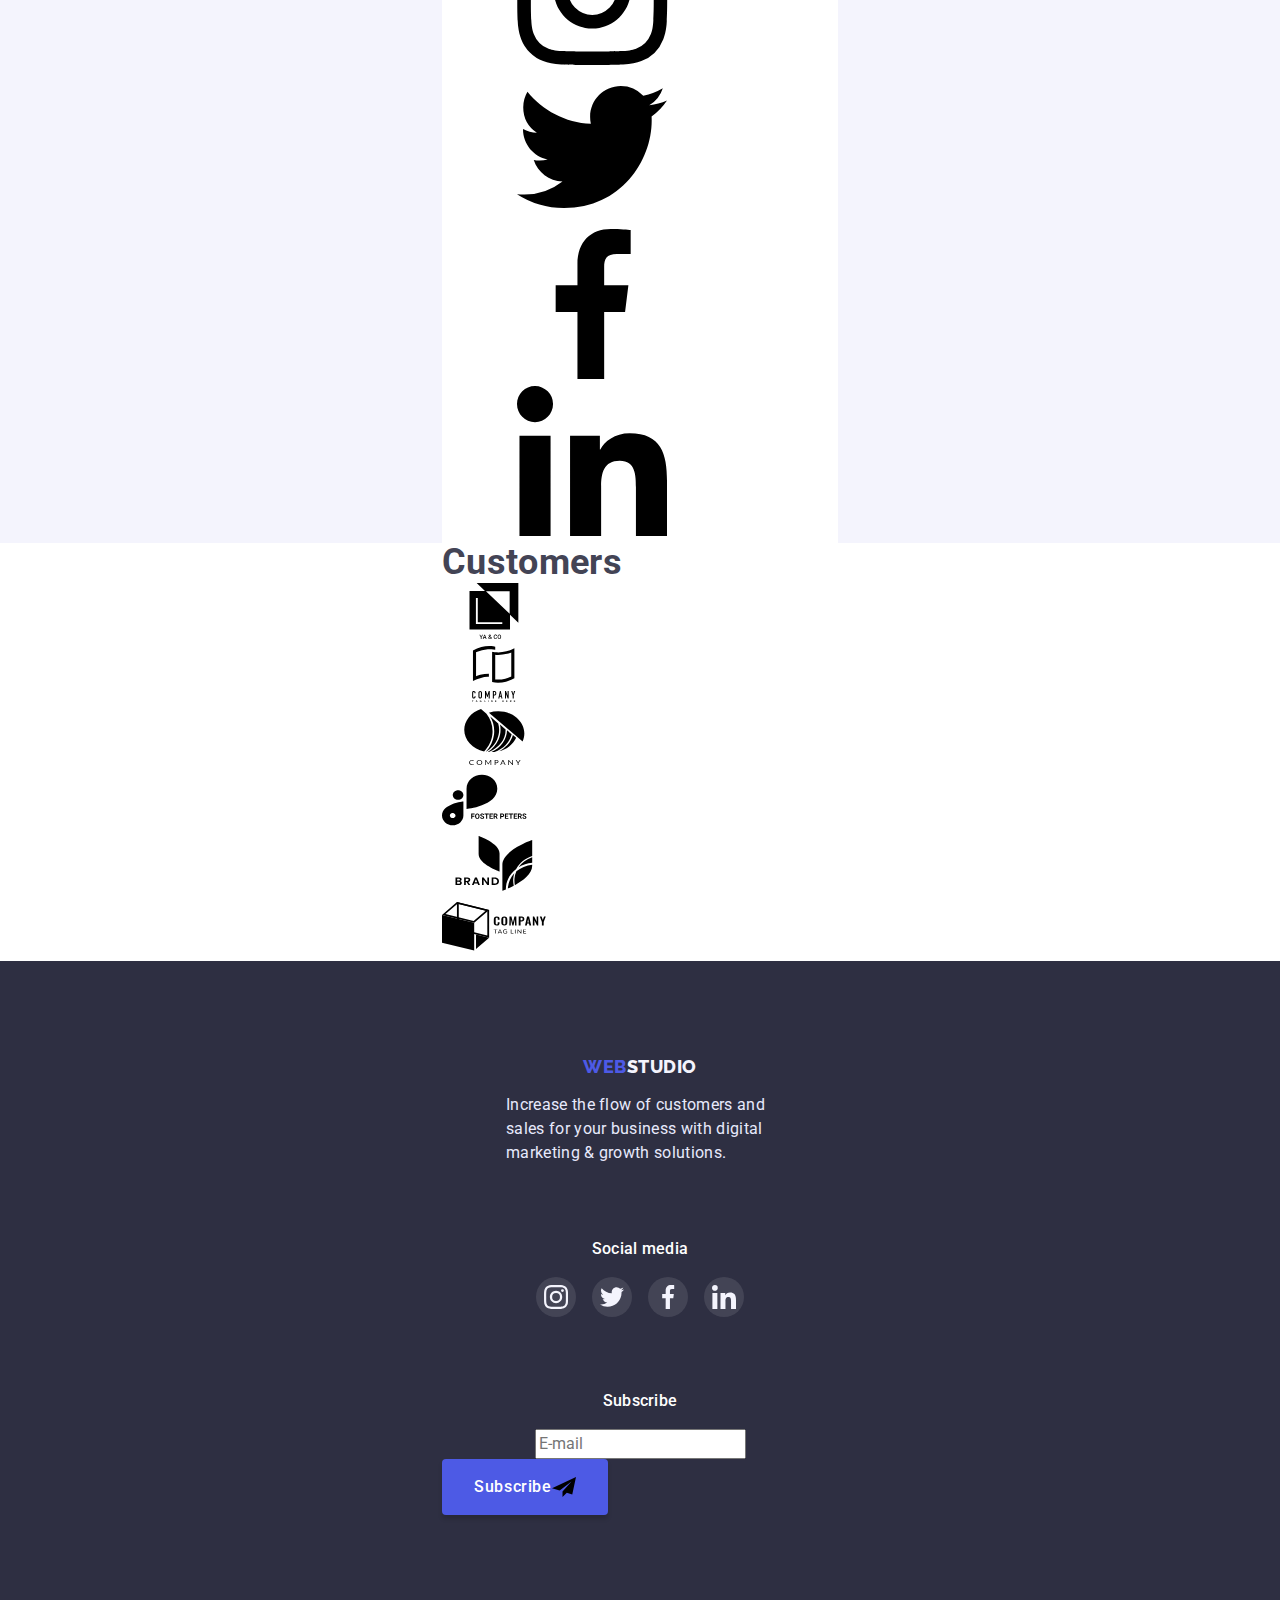
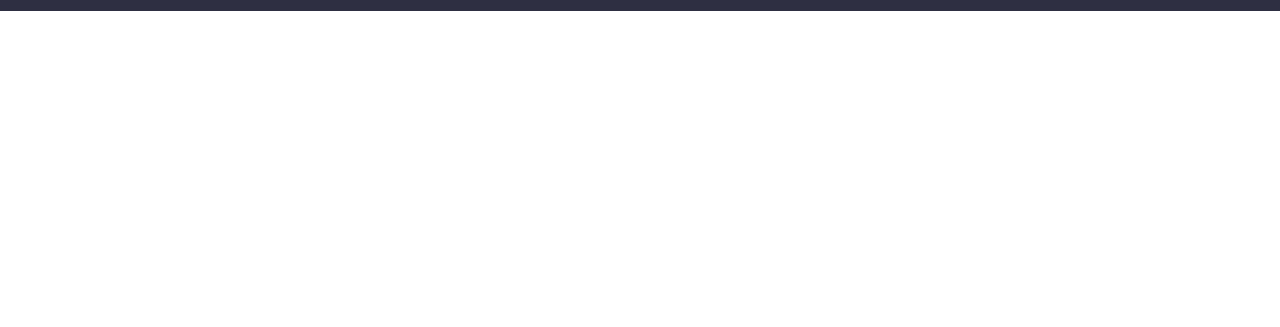
==== commit c8d6a562: "header/footer" ====
--- a/index.html
+++ b/index.html
@@ -16,52 +16,87 @@
   </head>
   <body>
     <!-- шапка і навігація -->
-    <header class="full-width">
+    <header>
       <div class="container my-header">
         <!-- навігаційна панель -->
-        <nav class="my-nav">
-          <a href="./index.html" class="logo dark"
-            ><span class="primary-brand">Web</span>Studio</a
+
+        <a href="./index.html" class="logo dark"
+          ><span class="primary-brand">Web</span>Studio</a
+        >
+
+        <button
+          class="menu-toggle js-open-menu"
+          aria-expanded="false"
+          aria-controls="mobile-menu"
+        >
+          <svg
+            width="32"
+            height="22"
+            viewBox="0 0 32 22"
+            fill="none"
+            xmlns="http://www.w3.org/2000/svg"
           >
-          <ul class="my-link-list">
-            <li class="my-link-item">
-              <a
-                href="./index.html"
-                class="my-link body-medium-text dark current-page"
-                >Studio</a
-              >
-            </li>
-            <li class="my-link-item">
-              <a href="./portfolio.html" class="my-link body-medium-text dark"
-                >Portfolio</a
-              >
-            </li>
-            <li class="my-link-item">
-              <a href="" class="my-link body-medium-text dark">Contacts</a>
-            </li>
-          </ul>
-        </nav>
-        <address>
-          <ul class="my-address-list">
-            <li class="my-address-item">
-              <a
-                href="mailto:info@devstudio.com"
-                class="my-address-link body-text text"
-                >info@devstudio.com</a
-              >
-            </li>
-            <li class="my-address-item">
-              <a href="tel:+110001111111" class="my-address-link body-text text"
-                >+11 (000) 111-11-11</a
-              >
-            </li>
-          </ul>
-        </address>
+            <g clip-path="url(#clip0_297053_2156)">
+              <path
+                d="M1.34766 20.0431H30.8861M1.34766 10.7354H30.8861M1.34766 1.42773H30.8861"
+                stroke="#2E2F42"
+                stroke-width="3"
+                stroke-linecap="round"
+                stroke-linejoin="round"
+              />
+            </g>
+            <defs>
+              <clipPath id="clip0_297053_2156">
+                <rect width="32" height="22" fill="white" />
+              </clipPath>
+            </defs>
+          </svg>
+        </button>
+
+        <div class="my-menu is-hidden">
+          <nav class="my-nav">
+            <ul class="my-link-list">
+              <li class="my-link-item">
+                <a
+                  href="./index.html"
+                  class="my-link body-medium-text dark current-page"
+                  >Studio</a
+                >
+              </li>
+              <li class="my-link-item">
+                <a href="./portfolio.html" class="my-link body-medium-text dark"
+                  >Portfolio</a
+                >
+              </li>
+              <li class="my-link-item">
+                <a href="#" class="my-link body-medium-text dark">Contacts</a>
+              </li>
+            </ul>
+          </nav>
+          <address>
+            <ul class="my-address-list">
+              <li class="my-address-item">
+                <a
+                  href="mailto:info@devstudio.com"
+                  class="my-address-link body-text text"
+                  >info@devstudio.com</a
+                >
+              </li>
+              <li class="my-address-item">
+                <a
+                  href="tel:+110001111111"
+                  class="my-address-link body-text text"
+                  >+11 (000) 111-11-11</a
+                >
+              </li>
+            </ul>
+          </address>
+        </div>
       </div>
     </header>
     <main>
       <!-- головний заклик -->
-      <section class="bg-hero full-width">
+      <section class="bg-hero">
         <div class="container my-hero">
           <h1 class="header-1 extra-light my-hero-text">
             Effective Solutions for Your Business
@@ -108,7 +143,7 @@
         </div>
       </section>
       <!-- що ми робимо -->
-      <section class="full-width my-products">
+      <section class="my-products">
         <div class="container">
           <h2 class="header-2 dark my-products-title">What are we doing</h2>
           <ul class="my-products-list">
@@ -376,45 +411,47 @@
       </section>
     </main>
     <!-- підвал -->
-    <footer class="bg-dark full-width">
-      <div class="container my-footer-box">
-        <div class="my-footer">
-          <a href="./index.html" class="logo light"
+    <footer class="bg-dark">
+      <div class="container footer">
+        <div class="footer-description">
+          <a href="./index.html" class="footer-description-title logo light"
             ><span class="primary-brand">Web</span>Studio</a
           >
-          <p class="my-footer-text body-text accent">
+          <p class="footer-description-text body-text accent">
             Increase the flow of customers and sales for your business with
             digital marketing & growth solutions.
           </p>
         </div>
         <!--соцмережі-->
-        <div class="my-footer-social">
-          <p class="body-medium-text extra-light">Social media</p>
-          <ul class="my-footer-social-list">
+        <div class="footer-social">
+          <p class="footer-social-title body-medium-text extra-light">
+            Social media
+          </p>
+          <ul class="footer-social-list">
             <li>
-              <a href="#" class="my-footer-social-link">
-                <svg class="icon-footer">
+              <a href="#" class="footer-social-link">
+                <svg class="footer-social-link-icon" width="24" height="24">
                   <use href="./images/symbol-defs.svg#icon-instagram"></use>
                 </svg>
               </a>
             </li>
             <li>
-              <a href="#" class="my-footer-social-link">
-                <svg class="icon-footer">
+              <a href="#" class="footer-social-link">
+                <svg class="footer-social-link-icon" width="24" height="24">
                   <use href="./images/symbol-defs.svg#icon-twitter"></use>
                 </svg>
               </a>
             </li>
             <li>
-              <a href="#" class="my-footer-social-link">
-                <svg class="icon-footer">
+              <a href="#" class="footer-social-link">
+                <svg class="footer-social-link-icon" width="24" height="24">
                   <use href="./images/symbol-defs.svg#icon-facebook"></use>
                 </svg>
               </a>
             </li>
             <li>
-              <a href="#" class="my-footer-social-link">
-                <svg class="icon-footer">
+              <a href="#" class="footer-social-link">
+                <svg class="footer-social-link-icon" width="24" height="24">
                   <use href="./images/symbol-defs.svg#icon-linkedin"></use>
                 </svg>
               </a>
@@ -422,26 +459,28 @@
           </ul>
         </div>
         <!--форма підписки-->
-        <div class="my-footer-form">
-          <p class="body-medium-text extra-light">Subscribe</p>
+        <div class="footer-form-container">
+          <p class="footer-form-title body-medium-text extra-light">
+            Subscribe
+          </p>
           <form
             name="subscribe_form"
             autocomplete="on"
             novalidate
-            class="subscribe-form"
+            class="footer-form"
           >
             <input
               type="email"
-              class="subscribe-input"
+              class="footer-form-input"
               name="email"
               placeholder="E-mail"
             />
             <button
               type="submit"
-              class="main-button button-text subscribe-button"
+              class="main-button button-text footer-form-button"
             >
               Subscribe
-              <svg width="24" height="24" class="subscribe-icon">
+              <svg width="24" height="24" class="footer-form-icon">
                 <use href="./images/symbol-defs.svg#icon-subscribe"></use>
               </svg>
             </button>
--- a/css/style.css
+++ b/css/style.css
@@ -1,4 +1,3 @@
-/***Загальні стилі всіх сторінок*/
 :root {
   --primary-brand: #4d5ae5; /*iris*/
   --pressed-state: #404bbf; /*ocean*/
@@ -16,14 +15,6 @@
   font-family: "Roboto", sans-serif;
   color: var(--text);
   letter-spacing: 0.02em;
-}
-.container {
-  width: 1158px;
-  padding: 0 15px;
-  margin: 0 auto;
-}
-.full-width {
-  min-width: 1158px;
 }
 .visually-hidden {
   /*візуальне приховування елементів*/
@@ -39,27 +30,20 @@
   clip: rect(0 0 0 0);
   overflow: hidden;
 }
-/*сітки*/
-.my-advantages-list,
-.my-products-list,
-.my-team-list,
-.customers-list,
-.my-portfolio-list {
-  display: flex;
-  flex-wrap: wrap;
-  row-gap: 48px;
-  column-gap: 24px;
+.is-hidden {
+  visibility: hidden;
+  pointer-events: none;
+  opacity: 0;
 }
 /*fonts*/
 .logo {
   font-family: "Raleway";
   font-weight: 800;
   font-size: 18px;
-  line-height: 1.33;
+  line-height: 1.16;
   letter-spacing: 0.03em;
   text-transform: uppercase;
   text-decoration: none;
-  margin-right: 76px;
 }
 .header-1 {
   font-weight: 700;
@@ -130,6 +114,40 @@
 }
 .extra-light {
   color: var(--extra-light); /*white*/
+}
+/*background colors*/
+.bg-primary-brand {
+  background-color: var(--primary-brand); /*iris*/
+}
+.bg-ocean {
+  background-color: var(--pressed-state); /*ocean*/
+}
+.bg-dark {
+  background-color: var(--dark); /*navy-blue*/
+}
+.bg-success {
+  background-color: var(--success); /*green*/
+}
+.bg-text {
+  background-color: var(--text); /*slate*/
+}
+.bg-subtle-text {
+  background-color: var(--subtle-text); /*light-slate*/
+}
+.bg-accent {
+  background-color: var(--accent); /*cornflower*/
+}
+.bg-light {
+  background-color: var(--light); /*cloud*/
+}
+.bg-modal-overlay {
+  background-color: var(--modal-overlay); /*navy-blue-modal*/
+}
+.bg-hero-background {
+  background-color: var(--hero-background); /*grey*/
+}
+.bg-extra-light {
+  background-color: var(--extra-light); /*white*/
 }
 /*buttons*/
 .main-button {
@@ -168,138 +186,74 @@
   border-color: var(--pressed-state);
   color: var(--extra-light);
 }
-/*background colors*/
-.bg-primary-brand {
-  background-color: var(--primary-brand); /*iris*/
-}
-.bg-ocean {
-  background-color: var(--pressed-state); /*ocean*/
-}
-.bg-dark {
-  background-color: var(--dark); /*navy-blue*/
-}
-.bg-success {
-  background-color: var(--success); /*green*/
-}
-.bg-text {
-  background-color: var(--text); /*slate*/
-}
-.bg-subtle-text {
-  background-color: var(--subtle-text); /*light-slate*/
-}
-.bg-accent {
-  background-color: var(--accent); /*cornflower*/
-}
-.bg-light {
-  background-color: var(--light); /*cloud*/
-}
-.bg-modal-overlay {
-  background-color: var(--modal-overlay); /*navy-blue-modal*/
-}
-.bg-hero-background {
-  background-color: var(--hero-background); /*grey*/
-}
-.bg-extra-light {
-  background-color: var(--extra-light); /*white*/
+/***mobile***/
+.container {
+  width: 428px;
+  padding: 0 16px;
+  margin: 0 auto;
 }
 /*header*/
 header {
+  padding-top: 24px;
+  padding-bottom: 24px;
   border-bottom: 1px solid var(--accent);
   box-shadow: 0px 2px 1px rgba(46, 47, 66, 0.08),
     0px 1px 1px rgba(46, 47, 66, 0.16), 0px 1px 6px rgba(46, 47, 66, 0.08);
 }
 .my-header {
-  padding-top: 24px;
-  padding-bottom: 24px;
   display: flex;
   align-items: center;
   justify-content: space-between;
 }
-.my-nav {
+.my-menu {
+  position: absolute;
+}
+.menu-toggle {
+  min-height: 22px;
+  min-width: 32px;
   display: flex;
   align-items: center;
-}
-.my-link-list {
-  display: flex;
-}
-.my-link-item {
-  position: relative;
-}
-.my-link-item:not(:last-child) {
-  margin-right: 40px;
-}
-.my-link {
-  color: var(--dark);
-  text-decoration: none;
-  transition-property: color;
-  transition-duration: 250ms;
-  transition-timing-function: cubic-bezier(0.4, 0, 0.2, 1);
-  transition-delay: 0;
-}
-.my-link:is(:hover, :focus) {
-  color: var(--pressed-state);
-}
-.current-page {
-  color: var(--pressed-state);
-}
-.current-page::after {
-  content: "";
-  background-color: var(--pressed-state);
-  border-radius: 2px;
-  height: 4px;
-  width: 100%;
+  justify-content: center;
+
+  margin: 0;
+  padding: 0;
+  background-color: transparent;
+  cursor: pointer;
+  border: none;
+  border-radius: 50%;
+  outline: none;
+}
+/*footer*/
+.footer {
+  padding-top: 96px;
+  padding-bottom: 96px;
+}
+.footer-description {
+  width: 268px;
+  margin: 0 auto 72px auto;
+}
+.footer-description-title {
   display: block;
-  background-repeat: no-repeat;
-  background-position: center;
-  position: absolute;
-  bottom: -25px;
-}
-.my-address-list {
-  display: flex;
-}
-.my-address-item:not(:first-child) {
-  margin-left: 40px;
-}
-.my-address-link {
-  text-decoration: none;
-  font-style: normal;
-  transition-property: color;
-  transition-duration: 250ms;
-  transition-timing-function: cubic-bezier(0.4, 0, 0.2, 1);
-  transition-delay: 0;
-}
-.my-address-link:is(:hover, :focus) {
-  color: var(--pressed-state);
-}
-/*footer*/
-.my-footer-box {
-  display: flex;
-  align-items: flex-start;
-  padding-top: 100px;
-  padding-bottom: 100px;
-}
-.my-footer {
-  flex-direction: column;
+  margin-bottom: 16px;
+  text-align: center;
+}
+.footer-description-text {
+}
+.footer-social {
+  margin-bottom: 72px;
+}
+.footer-social-title {
+  text-align: center;
+  margin-bottom: 16px;
+}
+.footer-social-list {
+  display: flex;
   justify-content: center;
-  margin-right: 120px;
-}
-.my-footer-text {
-  width: 264px;
-  margin-top: 16px;
-}
-.my-footer-social {
-  margin-right: 80px;
-}
-.my-footer-social > p {
-  margin-bottom: 16px;
-}
-.my-footer-social-list {
-  display: flex;
-}
-.my-footer-social-list > li:not(:last-child) {
+}
+.footer-social-list > li:not(:last-child) {
   margin-right: 16px;
 }
-.my-footer-social-link {
+.footer-social-link {
   display: block;
   background-color: rgba(255, 255, 255, 0.1);
   border-radius: 50%;
@@ -312,419 +266,24 @@
   transition-timing-function: cubic-bezier(0.4, 0, 0.2, 1);
   transition-delay: 0;
 }
-.my-footer-social-link:is(:hover, :focus) {
+.footer-social-link:is(:hover, :focus) {
   background-color: var(--success);
 }
-.icon-footer {
-  display: block;
+.footer-social-link-icon {
   fill: currentColor;
-  width: 24px;
-  height: 24px;
-}
-.my-footer-form {
-}
-.my-footer-form > p {
+}
+.footer-form-container {
+  text-align: center;
+}
+.footer-form-title {
+  text-align: center;
   margin-bottom: 16px;
 }
-.subscribe-form {
-  display: flex;
-}
-.subscribe-input {
-  margin-right: 24px;
-  width: 264px;
-  font-size: 12px;
-  line-height: 2;
-  letter-spacing: 0.04em;
-  padding: 8px 16px;
-  color: rgba(255, 255, 255, 0.6);
-  border: 1px solid rgba(255, 255, 255, 0.3);
-  filter: drop-shadow(0px 4px 4px rgba(0, 0, 0, 0.15));
-  border-radius: 4px;
-  background-color: transparent;
-}
-.subscribe-input:is(:focus, :hover, :active) {
-  border-color: var(--primary-brand);
-  outline: 0;
-}
-.subscribe-button {
-  padding: 8px 24px;
-}
-.subscribe-icon {
-  fill: currentColor;
-  margin-left: 16px;
-}
-/***Індивідульні стілі на окремих сторінках***/
-/**index.html**/
-/*hero*/
-.bg-hero {
-  background: linear-gradient(var(--hero-background), var(--hero-background)),
-    var(--dark) url(../images/bg-hero.jpg) no-repeat center;
-  background-size: contain;
-  width: 1440px;
-  margin: 0 auto;
-}
-.my-hero {
-  height: 600px;
-  display: flex;
-  flex-direction: column;
-  align-items: center;
-  justify-content: center;
-}
-.my-hero-text {
-  width: 494px;
-  margin-bottom: 48px;
-  text-align: center;
-}
-/*advantages*/
-.my-advantages {
-  padding: 120px 0;
-}
-.my-advantages h3 {
-  margin-bottom: 8px;
-}
-.my-advantages-item {
-  flex-basis: calc((100% - 72px) / 4);
-}
-.my-advantages-item::before {
-  content: "";
-  display: block;
-  height: 112px;
-  background: var(--light);
-  background-repeat: no-repeat;
-  background-position: center;
-  margin-bottom: 8px;
-}
-.my-advantages-item:nth-child(1)::before {
-  background-image: url(../images/advantages/strategy-icon.svg);
-}
-.my-advantages-item:nth-child(2)::before {
-  background-image: url(../images/advantages/punctuality-icon.svg);
-}
-.my-advantages-item:nth-child(3)::before {
-  background-image: url(../images/advantages/diligence-icon.svg);
-}
-.my-advantages-item:nth-child(4)::before {
-  background-image: url(../images/advantages/technologies-icon.svg);
-}
-/*products*/
-.my-products {
-  text-align: center;
-  padding-bottom: 120px;
-}
-.my-products-title {
-  margin-bottom: 72px;
-}
-.my-products-item {
-  flex-basis: calc((100% - 48px) / 3);
-}
-/*team*/
-.my-team {
-  text-align: center;
-  padding: 120px 0;
-}
-.my-team-title {
-  margin-bottom: 72px;
-}
-.my-team-card {
-  flex-basis: calc((100% - 72px) / 4);
-  box-shadow: 0px 1px 6px rgba(46, 47, 66, 0.08),
-    0px 1px 1px rgba(46, 47, 66, 0.16), 0px 2px 1px rgba(46, 47, 66, 0.08);
-  border-radius: 0px 0px 4px 4px;
-}
-.my-team-card-caption {
-  padding: 32px 16px;
-}
-.my-team-card-caption > h3 {
-  margin-bottom: 8px;
-}
-.my-team-card-caption > p {
-  margin-bottom: 8px;
-}
-.my-team-social {
-  display: flex;
-  justify-content: space-between;
-}
-.my-team-social-link {
-  display: block;
-  background-color: var(--primary-brand);
-  border-radius: 50%;
-  color: var(--light);
-  width: 40px;
-  height: 40px;
-  padding: 12px;
-  transition-property: background-color;
-  transition-duration: 250ms;
-  transition-timing-function: cubic-bezier(0.4, 0, 0.2, 1);
-  transition-delay: 0;
-}
-.my-team-social-link:is(:hover, :focus) {
-  background-color: var(--pressed-state);
-}
-.icon-team {
-  display: block;
-  fill: currentColor;
-  width: 16px;
-  height: 16px;
-}
-/*customers*/
-.my-customers {
-  text-align: center;
-  padding-top: 130px;
-  padding-bottom: 120px;
-}
-.customers-title {
-  margin-bottom: 72px;
-}
-.customers-item {
-  flex-basis: calc((100% - 120px) / 6);
-  width: 168px;
-  height: 88px;
-}
-.customers-link {
-  display: block;
-  width: 100%;
-  height: 100%;
-  border: 1px solid var(--subtle-text);
-  border-radius: 4px;
-  padding: 16px 32px;
-  color: var(--subtle-text);
-  transition-property: border-color, color;
-  transition-duration: 250ms;
-  transition-timing-function: cubic-bezier(0.4, 0, 0.2, 1);
-  transition-delay: 0;
-}
-.customers-link:is(:hover, :focus) {
-  border-color: var(--pressed-state);
-  color: var(--pressed-state);
-}
-.customers-icon {
-  fill: currentColor;
-}
-/**Portfolio.html*/
-/*filtres*/
-.my-filtres-list {
-  margin-bottom: 72px !important;
-  display: flex;
-  justify-content: center;
-}
-.my-filtres-item:not(:last-child) {
-  margin-right: 24px;
-}
-/*portfolio*/
-.my-portfolio {
-  padding: 96px 0 120px;
-}
-.my-portfolio-item {
-  flex-basis: calc((100% - 48px) / 3);
-}
-.my-portfolio-link {
-  display: block;
-  text-decoration: none;
-  color: var(--text);
-  transition-property: box-shadow;
-  transition-duration: 250ms;
-  transition-timing-function: cubic-bezier(0.4, 0, 0.2, 1);
-  transition-delay: 0;
-}
-.my-portfolio-link:hover,
-.my-portfolio-link:focus {
-  box-shadow: 0px 1px 6px rgba(46, 47, 66, 0.08),
-    0px 1px 1px rgba(46, 47, 66, 0.16), 0px 2px 1px rgba(46, 47, 66, 0.08);
-}
-.my-portfolio-link:is(:hover, :focus) .my-portfolio-overlay {
-  transform: translateY(0%);
-}
-
-.my-portfolio-card {
-  position: relative;
-  overflow: hidden;
-}
-.my-portfolio-overlay {
-  position: absolute;
-  width: 100%;
-  height: 100%;
-  top: 0;
-  left: 0;
-  background-color: var(--primary-brand);
-  transform: translateY(100%);
-  transition: transform 250ms ease;
-  padding: 40px 32px;
-  color: var(--light);
-}
-.my-portfolio-caption {
-  padding: 32px 16px;
-  border: 1px solid var(--accent);
-  border-top: 0;
-}
-.my-portfolio-caption h2 {
-  margin-bottom: 8px;
-}
-/*modal*/
-.my-modal-bg {
-  position: fixed;
-  width: 100%;
-  height: 100%;
-  top: 0;
-  left: 0;
-
-  display: flex;
-  justify-content: center;
-  align-items: center;
-
-  background-color: var(--modal-overlay);
-
-  opacity: 1;
-  transition: opacity 250ms cubic-bezier(0.4, 0, 0.2, 1);
-}
-.my-modal-bg.is-hidden {
-  visibility: hidden;
-  pointer-events: none;
-  opacity: 0;
-}
-
-.my-modal-bg.is-hidden .my-modal-form {
-  transform: scale(0.9);
-}
-
-.my-modal-form {
-  background-color: #fcfcfc;
-  box-shadow: 0px 1px 1px rgba(0, 0, 0, 0.14), 0px 1px 3px rgba(0, 0, 0, 0.12),
-    0px 2px 1px rgba(0, 0, 0, 0.2);
-  border-radius: 4px;
-  width: 408px;
-  padding: 24px;
-  transform: scale(1);
-  transition: transform 250ms cubic-bezier(0.4, 0, 0.2, 1);
-}
-
-.my-modal-close {
-  width: 24px;
-  margin-left: auto;
-  cursor: pointer;
-  margin-bottom: 24px;
-}
-.my-modal-close-svg {
-  fill: #000;
-  padding: 7px;
-  width: 24px;
-  height: 24px;
-  border-radius: 50%;
-  border: 1px solid rgba(0, 0, 0, 0.1);
-  background-color: var(--accent);
-}
-.my-modal-close-svg:is(:hover, :focus) {
-  fill: #fff;
-  background-color: var(--pressed-state);
-}
-.modal-text {
-  text-align: center;
-  margin-bottom: 16px;
-}
-.my-modal-form-label {
-  position: relative;
-  display: block;
-  margin-bottom: 8px;
-  color: var(--dark);
-}
-.my-modal-form-label:nth-child(4) {
-  margin-bottom: 16px;
-}
-.lable-title {
-  margin-bottom: 4px;
-}
-.icon-form {
-  position: absolute;
-  bottom: 8px;
-  left: 16px;
-  fill: currentColor;
-  transition: fill 250ms cubic-bezier(0.4, 0, 0.2, 1);
-}
-
-.my-modal-form-input,
-.my-modal-form-textarea {
-  display: block;
-  width: 100%;
-  border: 1px solid rgba(33, 33, 33, 0.2);
-  border-radius: 4px;
-  outline: 0;
-  transition: border-color 250ms cubic-bezier(0.4, 0, 0.2, 1);
-}
-
-.my-modal-form-input {
-  height: 40px;
-  padding-left: 38px;
-  padding-right: 16px;
-}
-.my-modal-form-textarea {
-  resize: none;
-  height: 120px;
-  padding: 8px 16px;
-}
-.my-modal-form-textarea::placeholder {
-  color: rgba(117, 117, 117, 0.5);
-  opacity: 1;
-}
-
-.my-modal-form-label:is(:hover, :focus) {
-  color: var(--primary-brand);
-}
-.my-modal-form-label:is(:hover, :focus) > .my-modal-form-input,
-.my-modal-form-label:is(:hover, :focus) > .my-modal-form-textarea,
-.my-modal-form-input:focus,
-.my-modal-form-textarea:focus {
-  border-color: var(--primary-brand);
-}
-.my-modal-form-input:focus ~ .icon-form {
-  fill: var(--primary-brand);
-}
-
-/*чекбокс*/
-.checkbox-hidden {
-  position: absolute;
-  opacity: 0;
-}
-.my-modal-form-label-checkbox {
-  display: flex;
-  position: relative;
-  align-items: center;
-  margin-bottom: 24px;
-}
-.my-checkbox {
-  display: block;
-  width: 16px;
-  height: 16px;
-  border: 1.25px solid var(--dark);
-  border-radius: 2px;
-  margin-right: 8px;
-}
-.my-modal-form-label-checkbox:hover .checkbox-hidden ~ .my-checkbox {
-  border-color: var(--primary-brand);
-}
-.my-modal-form-label-checkbox .checkbox-hidden:checked ~ .my-checkbox {
-  background-color: var(--primary-brand);
-}
-.my-checkbox::before {
-  content: "";
-  position: absolute;
-  opacity: 0;
-  top: 0;
-  left: 0;
-  width: 16px;
-  height: 16px;
-  border-radius: 2px;
-  background-image: url(../images/checkbox.svg);
-  background-repeat: no-repeat;
-  background-position: center;
-  transition: opacity 250ms cubic-bezier(0.4, 0, 0.2, 1);
-}
-.my-modal-form-label-checkbox .checkbox-hidden:checked ~ .my-checkbox::before {
-  opacity: 1;
-}
-.form-button {
-  display: flex;
-  box-sizing: content-box;
-  margin: 0 auto;
-  width: 105px;
-  align-items: center;
-  justify-content: center;
-}
+.footer-form {
+}
+.footer-form-input {
+}
+.footer-form-button {
+}
+.footer-form-icon {
+}
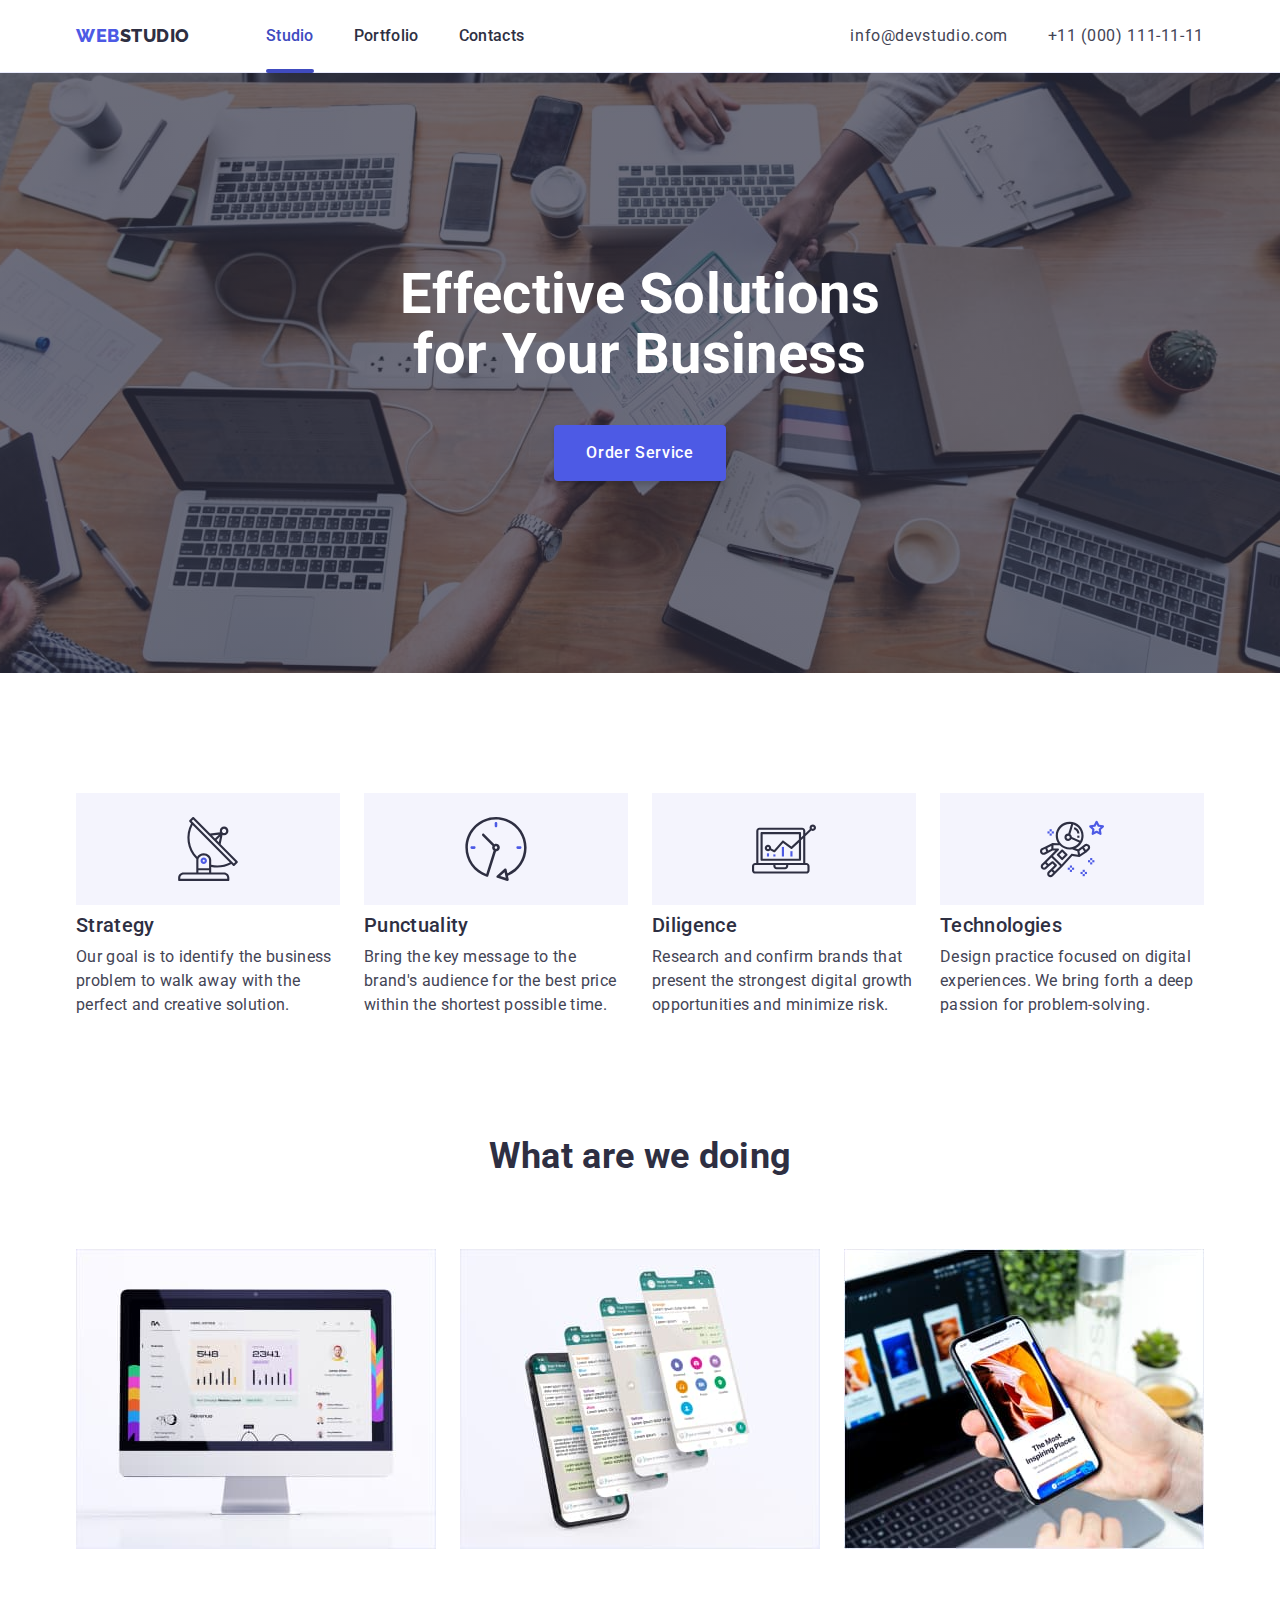
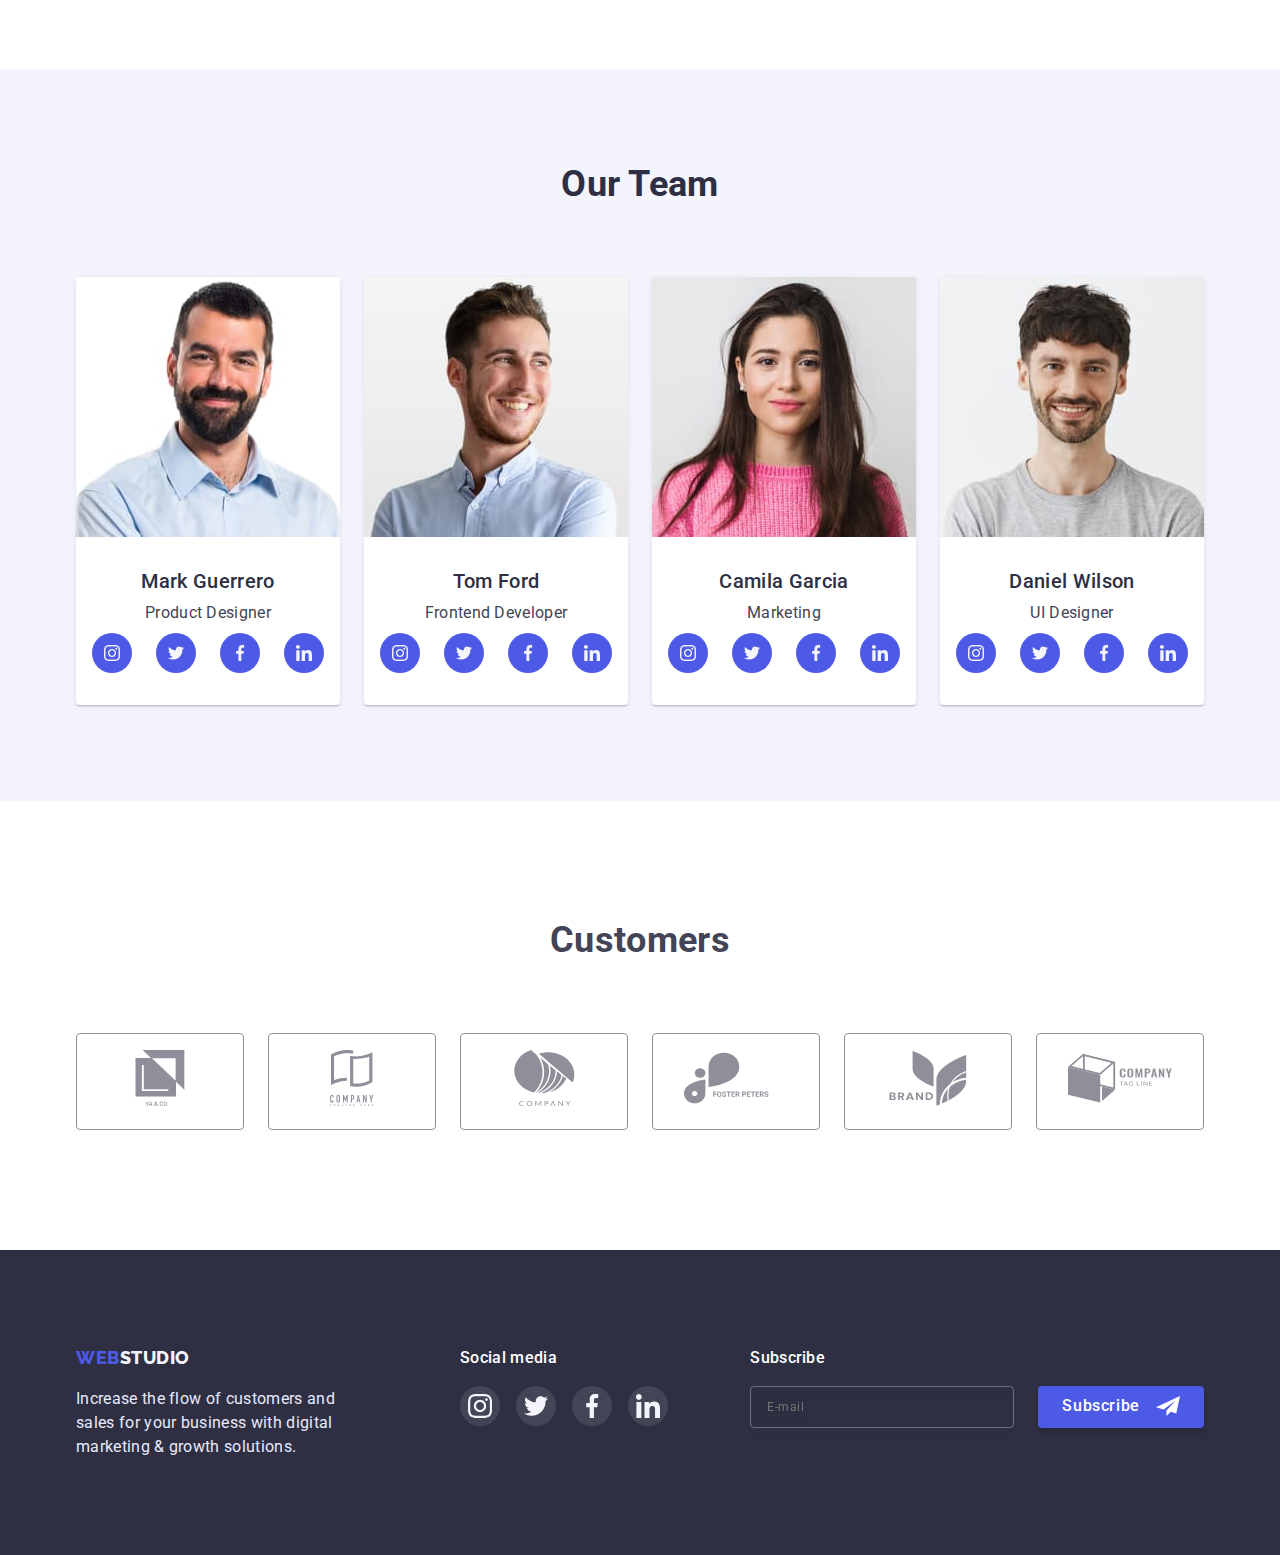
==== commit 45f0cb44: "new" ====
--- a/index.html
+++ b/index.html
@@ -19,78 +19,123 @@
     <header>
       <div class="container my-header">
         <!-- навігаційна панель -->
-
-        <a href="./index.html" class="logo dark"
-          ><span class="primary-brand">Web</span>Studio</a
-        >
-
+        <nav class="my-nav">
+          <a href="./index.html" class="logo dark"
+            ><span class="primary-brand">Web</span>Studio</a
+          >
+          <ul class="my-link-list">
+            <li class="my-link-item">
+              <a
+                href="./index.html"
+                class="my-link body-medium-text dark current-page"
+                >Studio</a
+              >
+            </li>
+            <li class="my-link-item">
+              <a href="./portfolio.html" class="my-link body-medium-text dark"
+                >Portfolio</a
+              >
+            </li>
+            <li class="my-link-item">
+              <a href="" class="my-link body-medium-text dark">Contacts</a>
+            </li>
+          </ul>
+        </nav>
+        <address>
+          <ul class="my-address-list">
+            <li class="my-address-item">
+              <a href="mailto:info@devstudio.com" class="my-address-link text"
+                >info@devstudio.com</a
+              >
+            </li>
+            <li class="my-address-item">
+              <a href="tel:+110001111111" class="my-address-link text"
+                >+11 (000) 111-11-11</a
+              >
+            </li>
+          </ul>
+        </address>
+        <!--mobile menu-->
         <button
           class="menu-toggle js-open-menu"
           aria-expanded="false"
           aria-controls="mobile-menu"
         >
-          <svg
-            width="32"
-            height="22"
-            viewBox="0 0 32 22"
-            fill="none"
-            xmlns="http://www.w3.org/2000/svg"
-          >
-            <g clip-path="url(#clip0_297053_2156)">
-              <path
-                d="M1.34766 20.0431H30.8861M1.34766 10.7354H30.8861M1.34766 1.42773H30.8861"
-                stroke="#2E2F42"
-                stroke-width="3"
-                stroke-linecap="round"
-                stroke-linejoin="round"
-              />
-            </g>
-            <defs>
-              <clipPath id="clip0_297053_2156">
-                <rect width="32" height="22" fill="white" />
-              </clipPath>
-            </defs>
+          <svg width="32" height="22">
+            <use href="./images/symbol-defs.svg#icon-mobile-menu"></use>
           </svg>
         </button>
-
-        <div class="my-menu is-hidden">
-          <nav class="my-nav">
-            <ul class="my-link-list">
-              <li class="my-link-item">
-                <a
-                  href="./index.html"
-                  class="my-link body-medium-text dark current-page"
+      </div>
+      <div class="my-mobile-menu js-menu-container">
+        <div class="container for-menu">
+          <button class="my-menu-close js-close-menu">
+            <svg class="my-menu-close-svg" width="8" height="8">
+              <use href="./images/symbol-defs.svg#icon-close"></use>
+            </svg>
+          </button>
+          <nav class="mobile-nav">
+            <ul class="mobile-link-list">
+              <li class="mobile-link-item">
+                <a href="./index.html" class="mobile-link header-2 current-page"
                   >Studio</a
                 >
               </li>
-              <li class="my-link-item">
-                <a href="./portfolio.html" class="my-link body-medium-text dark"
+              <li class="mobile-link-item">
+                <a href="./portfolio.html" class="mobile-link header-2 dark"
                   >Portfolio</a
                 >
               </li>
-              <li class="my-link-item">
-                <a href="#" class="my-link body-medium-text dark">Contacts</a>
+              <li class="mobile-link-item">
+                <a href="" class="mobile-link header-2 dark">Contacts</a>
               </li>
             </ul>
           </nav>
-          <address>
-            <ul class="my-address-list">
-              <li class="my-address-item">
-                <a
-                  href="mailto:info@devstudio.com"
-                  class="my-address-link body-text text"
-                  >info@devstudio.com</a
-                >
+          <div class="bottom-push-menu">
+            <address>
+              <ul class="mobile-address-list">
+                <li class="mobile-address-item">
+                  <a href="tel:+110001111111" class="mobile-phone-link"
+                    >+11 (000) 111-11-11</a
+                  >
+                </li>
+                <li class="mobile-address-item">
+                  <a href="mailto:info@devstudio.com" class="mobile-mail-link"
+                    >info@devstudio.com</a
+                  >
+                </li>
+              </ul>
+            </address>
+            <ul class="mobile-social-list">
+              <li>
+                <a href="#" class="mobile-social-link">
+                  <svg class="icon-mobile-social" width="24" height="24">
+                    <use href="./images/symbol-defs.svg#icon-instagram"></use>
+                  </svg>
+                </a>
               </li>
-              <li class="my-address-item">
-                <a
-                  href="tel:+110001111111"
-                  class="my-address-link body-text text"
-                  >+11 (000) 111-11-11</a
-                >
+              <li>
+                <a href="#" class="mobile-social-link">
+                  <svg class="icon-mobile-social" width="24" height="24">
+                    <use href="./images/symbol-defs.svg#icon-twitter"></use>
+                  </svg>
+                </a>
+              </li>
+              <li>
+                <a href="#" class="mobile-social-link">
+                  <svg class="icon-mobile-social" width="24" height="24">
+                    <use href="./images/symbol-defs.svg#icon-facebook"></use>
+                  </svg>
+                </a>
+              </li>
+              <li>
+                <a href="#" class="mobile-social-link">
+                  <svg class="icon-mobile-social" width="24" height="24">
+                    <use href="./images/symbol-defs.svg#icon-linkedin"></use>
+                  </svg>
+                </a>
               </li>
             </ul>
-          </address>
+          </div>
         </div>
       </div>
     </header>
@@ -98,7 +143,7 @@
       <!-- головний заклик -->
       <section class="bg-hero">
         <div class="container my-hero">
-          <h1 class="header-1 extra-light my-hero-text">
+          <h1 class="extra-light my-hero-text">
             Effective Solutions for Your Business
           </h1>
           <button type="button" class="main-button button-text" data-modal-open>
@@ -107,34 +152,34 @@
         </div>
       </section>
       <!-- наші переваги -->
-      <section class="full-width my-advantages">
+      <section class="my-advantages">
         <div class="container">
           <h2 class="visually-hidden">Advantages</h2>
           <ul class="my-advantages-list">
             <li class="my-advantages-item">
-              <h3 class="header-3 dark">Strategy</h3>
-              <p class="body-text">
+              <h3 class="my-advantages-title dark">Strategy</h3>
+              <p class="my-advantages-text">
                 Our goal is to identify the business problem to walk away with
                 the perfect and creative solution.
               </p>
             </li>
             <li class="my-advantages-item">
-              <h3 class="header-3 dark">Punctuality</h3>
-              <p class="body-text">
+              <h3 class="my-advantages-title dark">Punctuality</h3>
+              <p class="my-advantages-text">
                 Bring the key message to the brand's audience for the best price
                 within the shortest possible time.
               </p>
             </li>
             <li class="my-advantages-item">
-              <h3 class="header-3 dark">Diligence</h3>
-              <p class="body-text">
+              <h3 class="my-advantages-title dark">Diligence</h3>
+              <p class="my-advantages-text">
                 Research and confirm brands that present the strongest digital
                 growth opportunities and minimize risk.
               </p>
             </li>
             <li class="my-advantages-item">
-              <h3 class="header-3 dark">Technologies</h3>
-              <p class="body-text">
+              <h3 class="my-advantages-title dark">Technologies</h3>
+              <p class="my-advantages-text">
                 Design practice focused on digital experiences. We bring forth a
                 deep passion for problem-solving.
               </p>
@@ -164,13 +209,17 @@
         </div>
       </section>
       <!-- наша команда -->
-      <section class="bg-light full-width my-team">
-        <div class="container">
+      <section class="bg-light my-team">
+        <div class="container my-team-box">
           <h2 class="header-2 dark my-team-title">Our Team</h2>
           <ul class="my-team-list">
             <li class="my-team-card bg-extra-light">
               <img
-                src="./images/our_team/mark_guerrero.jpg"
+                srcset="
+                  ./images/our_team/mark_guerrero@1x.jpg 1x,
+                  ./images/our_team/mark_guerrero@2x.jpg 2x
+                "
+                src="./images/our_team/mark_guerrero@1x.jpg"
                 alt="Mark Guerrero"
                 width="264"
               />
@@ -180,7 +229,7 @@
                 <ul class="my-team-social">
                   <li>
                     <a href="#" class="my-team-social-link">
-                      <svg class="icon-team">
+                      <svg class="icon-team" width="16" height="16">
                         <use
                           href="./images/symbol-defs.svg#icon-instagram"
                         ></use>
@@ -189,14 +238,14 @@
                   </li>
                   <li>
                     <a href="#" class="my-team-social-link">
-                      <svg class="icon-team">
+                      <svg class="icon-team" width="16" height="16">
                         <use href="./images/symbol-defs.svg#icon-twitter"></use>
                       </svg>
                     </a>
                   </li>
                   <li>
                     <a href="#" class="my-team-social-link">
-                      <svg class="icon-team">
+                      <svg class="icon-team" width="16" height="16">
                         <use
                           href="./images/symbol-defs.svg#icon-facebook"
                         ></use>
@@ -205,7 +254,7 @@
                   </li>
                   <li>
                     <a href="#" class="my-team-social-link">
-                      <svg class="icon-team">
+                      <svg class="icon-team" width="16" height="16">
                         <use
                           href="./images/symbol-defs.svg#icon-linkedin"
                         ></use>
@@ -217,7 +266,11 @@
             </li>
             <li class="my-team-card bg-extra-light">
               <img
-                src="./images/our_team/tom_ford.jpg"
+                srcset="
+                  ./images/our_team/tom_ford@1x.jpg 1x,
+                  ./images/our_team/tom_ford@2x.jpg 2x
+                "
+                src="./images/our_team/tom_ford@1x.jpg"
                 alt="Tom Ford"
                 width="264"
               />
@@ -227,7 +280,7 @@
                 <ul class="my-team-social">
                   <li>
                     <a href="#" class="my-team-social-link">
-                      <svg class="icon-team">
+                      <svg class="icon-team" width="16" height="16">
                         <use
                           href="./images/symbol-defs.svg#icon-instagram"
                         ></use>
@@ -236,14 +289,14 @@
                   </li>
                   <li>
                     <a href="#" class="my-team-social-link">
-                      <svg class="icon-team">
+                      <svg class="icon-team" width="16" height="16">
                         <use href="./images/symbol-defs.svg#icon-twitter"></use>
                       </svg>
                     </a>
                   </li>
                   <li>
                     <a href="#" class="my-team-social-link">
-                      <svg class="icon-team">
+                      <svg class="icon-team" width="16" height="16">
                         <use
                           href="./images/symbol-defs.svg#icon-facebook"
                         ></use>
@@ -252,7 +305,7 @@
                   </li>
                   <li>
                     <a href="#" class="my-team-social-link">
-                      <svg class="icon-team">
+                      <svg class="icon-team" width="16" height="16">
                         <use
                           href="./images/symbol-defs.svg#icon-linkedin"
                         ></use>
@@ -264,7 +317,11 @@
             </li>
             <li class="my-team-card bg-extra-light">
               <img
-                src="./images/our_team/camila_garcia.jpg"
+                srcset="
+                  ./images/our_team/camila_garcia@1x.jpg 1x,
+                  ./images/our_team/camila_garcia@2x.jpg 2x
+                "
+                src="./images/our_team/camila_garcia@1x.jpg"
                 alt="Camila Garcia"
                 width="264"
               />
@@ -274,7 +331,7 @@
                 <ul class="my-team-social">
                   <li>
                     <a href="#" class="my-team-social-link">
-                      <svg class="icon-team">
+                      <svg class="icon-team" width="16" height="16">
                         <use
                           href="./images/symbol-defs.svg#icon-instagram"
                         ></use>
@@ -283,14 +340,14 @@
                   </li>
                   <li>
                     <a href="#" class="my-team-social-link">
-                      <svg class="icon-team">
+                      <svg class="icon-team" width="16" height="16">
                         <use href="./images/symbol-defs.svg#icon-twitter"></use>
                       </svg>
                     </a>
                   </li>
                   <li>
                     <a href="#" class="my-team-social-link">
-                      <svg class="icon-team">
+                      <svg class="icon-team" width="16" height="16">
                         <use
                           href="./images/symbol-defs.svg#icon-facebook"
                         ></use>
@@ -299,7 +356,7 @@
                   </li>
                   <li>
                     <a href="#" class="my-team-social-link">
-                      <svg class="icon-team">
+                      <svg class="icon-team" width="16" height="16">
                         <use
                           href="./images/symbol-defs.svg#icon-linkedin"
                         ></use>
@@ -311,7 +368,11 @@
             </li>
             <li class="my-team-card bg-extra-light">
               <img
-                src="./images/our_team/daniel_wilson.jpg"
+                srcset="
+                  ./images/our_team/daniel_wilson@1x.jpg 1x,
+                  ./images/our_team/daniel_wilson@2x.jpg 2x
+                "
+                src="./images/our_team/daniel_wilson@1x.jpg"
                 alt="Daniel Wilson"
                 width="264"
               />
@@ -321,7 +382,7 @@
                 <ul class="my-team-social">
                   <li>
                     <a href="#" class="my-team-social-link">
-                      <svg class="icon-team">
+                      <svg class="icon-team" width="16" height="16">
                         <use
                           href="./images/symbol-defs.svg#icon-instagram"
                         ></use>
@@ -330,14 +391,14 @@
                   </li>
                   <li>
                     <a href="#" class="my-team-social-link">
-                      <svg class="icon-team">
+                      <svg class="icon-team" width="16" height="16">
                         <use href="./images/symbol-defs.svg#icon-twitter"></use>
                       </svg>
                     </a>
                   </li>
                   <li>
                     <a href="#" class="my-team-social-link">
-                      <svg class="icon-team">
+                      <svg class="icon-team" width="16" height="16">
                         <use
                           href="./images/symbol-defs.svg#icon-facebook"
                         ></use>
@@ -346,7 +407,7 @@
                   </li>
                   <li>
                     <a href="#" class="my-team-social-link">
-                      <svg class="icon-team">
+                      <svg class="icon-team" width="16" height="16">
                         <use
                           href="./images/symbol-defs.svg#icon-linkedin"
                         ></use>
@@ -360,7 +421,7 @@
         </div>
       </section>
       <!--замовники-->
-      <section class="full-width">
+      <section>
         <div class="container my-customers">
           <h2 class="header-2 customers-title">Customers</h2>
           <ul class="customers-list">
@@ -412,46 +473,44 @@
     </main>
     <!-- підвал -->
     <footer class="bg-dark">
-      <div class="container footer">
-        <div class="footer-description">
-          <a href="./index.html" class="footer-description-title logo light"
+      <div class="container my-footer-box">
+        <div class="my-footer">
+          <a href="./index.html" class="logo light"
             ><span class="primary-brand">Web</span>Studio</a
           >
-          <p class="footer-description-text body-text accent">
+          <p class="my-footer-text body-text accent">
             Increase the flow of customers and sales for your business with
             digital marketing & growth solutions.
           </p>
         </div>
         <!--соцмережі-->
-        <div class="footer-social">
-          <p class="footer-social-title body-medium-text extra-light">
-            Social media
-          </p>
-          <ul class="footer-social-list">
+        <div class="my-footer-social">
+          <p class="body-medium-text extra-light">Social media</p>
+          <ul class="my-footer-social-list">
             <li>
-              <a href="#" class="footer-social-link">
-                <svg class="footer-social-link-icon" width="24" height="24">
+              <a href="#" class="my-footer-social-link">
+                <svg class="icon-footer" width="24" height="24">
                   <use href="./images/symbol-defs.svg#icon-instagram"></use>
                 </svg>
               </a>
             </li>
             <li>
-              <a href="#" class="footer-social-link">
-                <svg class="footer-social-link-icon" width="24" height="24">
+              <a href="#" class="my-footer-social-link">
+                <svg class="icon-footer" width="24" height="24">
                   <use href="./images/symbol-defs.svg#icon-twitter"></use>
                 </svg>
               </a>
             </li>
             <li>
-              <a href="#" class="footer-social-link">
-                <svg class="footer-social-link-icon" width="24" height="24">
+              <a href="#" class="my-footer-social-link">
+                <svg class="icon-footer" width="24" height="24">
                   <use href="./images/symbol-defs.svg#icon-facebook"></use>
                 </svg>
               </a>
             </li>
             <li>
-              <a href="#" class="footer-social-link">
-                <svg class="footer-social-link-icon" width="24" height="24">
+              <a href="#" class="my-footer-social-link">
+                <svg class="icon-footer" width="24" height="24">
                   <use href="./images/symbol-defs.svg#icon-linkedin"></use>
                 </svg>
               </a>
@@ -459,28 +518,26 @@
           </ul>
         </div>
         <!--форма підписки-->
-        <div class="footer-form-container">
-          <p class="footer-form-title body-medium-text extra-light">
-            Subscribe
-          </p>
+        <div class="my-footer-form">
+          <p class="body-medium-text extra-light">Subscribe</p>
           <form
             name="subscribe_form"
             autocomplete="on"
             novalidate
-            class="footer-form"
+            class="subscribe-form"
           >
             <input
               type="email"
-              class="footer-form-input"
+              class="subscribe-input"
               name="email"
               placeholder="E-mail"
             />
             <button
               type="submit"
-              class="main-button button-text footer-form-button"
+              class="main-button button-text subscribe-button"
             >
               Subscribe
-              <svg width="24" height="24" class="footer-form-icon">
+              <svg width="24" height="24" class="subscribe-icon">
                 <use href="./images/symbol-defs.svg#icon-subscribe"></use>
               </svg>
             </button>
@@ -491,17 +548,17 @@
     <!--Modal-->
     <div class="is-hidden my-modal-bg" data-modal>
       <div class="my-modal-form">
-        <div class="my-modal-close" data-modal-close>
-          <svg class="my-modal-close-svg" width="24" height="24">
+        <button class="my-modal-close" data-modal-close>
+          <svg class="my-modal-close-svg" width="8" height="8">
             <use href="./images/symbol-defs.svg#icon-close"></use>
           </svg>
-        </div>
+        </button>
         <p class="modal-text body-medium-text">
           Leave your contacts and we will call you back
         </p>
         <form name="user-form" autocomplete="on" novalidate class="main-form">
-          <lable class="my-modal-form-label"
-            ><p class="lable-title small-text subtle-text">Name</p>
+          <label class="my-modal-form-label"
+            ><span class="lable-title small-text subtle-text">Name</span>
             <input
               type="text"
               class="my-modal-form-input small-text"
@@ -511,10 +568,10 @@
             <svg width="18" height="24" class="icon-form">
               <use href="./images/symbol-defs.svg#icon-user"></use>
             </svg>
-          </lable>
+          </label>
 
-          <lable class="my-modal-form-label"
-            ><p class="lable-title small-text subtle-text">Phone</p>
+          <label class="my-modal-form-label"
+            ><span class="lable-title small-text subtle-text">Phone</span>
             <input
               type="tel"
               class="my-modal-form-input small-text"
@@ -523,10 +580,10 @@
             <svg width="18" height="24" class="icon-form">
               <use href="./images/symbol-defs.svg#icon-phone"></use>
             </svg>
-          </lable>
+          </label>
 
-          <lable class="my-modal-form-label"
-            ><p class="lable-title small-text subtle-text">Email</p>
+          <label class="my-modal-form-label"
+            ><span class="lable-title small-text subtle-text">Email</span>
             <input
               type="email"
               class="my-modal-form-input small-text"
@@ -535,16 +592,16 @@
             <svg width="18" height="24" class="icon-form">
               <use href="./images/symbol-defs.svg#icon-mail"></use>
             </svg>
-          </lable>
+          </label>
 
-          <lable class="my-modal-form-label"
-            ><p class="lable-title small-text subtle-text">Comment</p>
+          <label class="my-modal-form-label"
+            ><span class="lable-title small-text subtle-text">Comment</span>
             <textarea
               class="my-modal-form-textarea small-text"
               name="user-comment"
               placeholder="Text input"
             ></textarea>
-          </lable>
+          </label>
 
           <label class="small-text my-modal-form-label-checkbox">
             <input
@@ -557,12 +614,17 @@
               <a href="#" class="link-text">Privacy Policy</a></span
             ></label
           >
-          <button type="submit" class="main-button form-button" id="">
+          <button
+            type="submit"
+            class="main-button form-button"
+            id="send-button"
+          >
             Send
           </button>
         </form>
       </div>
     </div>
     <script src="./java/modal.js"></script>
+    <script src="./java/mobile-menu.js"></script>
   </body>
 </html>
--- a/css/style.css
+++ b/css/style.css
@@ -1,3 +1,4 @@
+/***Загальні стилі всіх сторінок*/
 :root {
   --primary-brand: #4d5ae5; /*iris*/
   --pressed-state: #404bbf; /*ocean*/
@@ -16,31 +17,71 @@
   color: var(--text);
   letter-spacing: 0.02em;
 }
-.visually-hidden {
-  /*візуальне приховування елементів*/
-  position: absolute;
-  width: 1px;
-  height: 1px;
-  margin: -1px;
-  border: 0;
-  padding: 0;
-
-  white-space: nowrap;
-  clip-path: inset(100%);
-  clip: rect(0 0 0 0);
-  overflow: hidden;
-}
-.is-hidden {
-  visibility: hidden;
-  pointer-events: none;
-  opacity: 0;
+/*background colors*/
+.bg-primary-brand {
+  background-color: var(--primary-brand); /*iris*/
+}
+.bg-ocean {
+  background-color: var(--pressed-state); /*ocean*/
+}
+.bg-dark {
+  background-color: var(--dark); /*navy-blue*/
+}
+.bg-success {
+  background-color: var(--success); /*green*/
+}
+.bg-text {
+  background-color: var(--text); /*slate*/
+}
+.bg-subtle-text {
+  background-color: var(--subtle-text); /*light-slate*/
+}
+.bg-accent {
+  background-color: var(--accent); /*cornflower*/
+}
+.bg-light {
+  background-color: var(--light); /*cloud*/
+}
+.bg-modal-overlay {
+  background-color: var(--modal-overlay); /*navy-blue-modal*/
+}
+.bg-hero-background {
+  background-color: var(--hero-background); /*grey*/
+}
+.bg-extra-light {
+  background-color: var(--extra-light); /*white*/
+}
+/*font colors*/
+.primary-brand {
+  color: var(--primary-brand); /*iris*/
+}
+.pressed-state {
+  color: var(--pressed-state); /*ocean*/
+}
+.dark {
+  color: var(--dark); /*navy-blue*/
+}
+.text {
+  color: var(--text); /*slate*/
+}
+.subtle-text {
+  color: var(--subtle-text); /*light-slate*/
+}
+.accent {
+  color: var(--accent); /*cornflower*/
+}
+.light {
+  color: var(--light); /*cloud*/
+}
+.extra-light {
+  color: var(--extra-light); /*white*/
 }
 /*fonts*/
 .logo {
   font-family: "Raleway";
   font-weight: 800;
   font-size: 18px;
-  line-height: 1.16;
+  line-height: 1.33;
   letter-spacing: 0.03em;
   text-transform: uppercase;
   text-decoration: none;
@@ -90,66 +131,7 @@
   color: var(--primary-brand);
   text-decoration: underline;
 }
-/*font colors*/
-.primary-brand {
-  color: var(--primary-brand); /*iris*/
-}
-.pressed-state {
-  color: var(--pressed-state); /*ocean*/
-}
-.dark {
-  color: var(--dark); /*navy-blue*/
-}
-.text {
-  color: var(--text); /*slate*/
-}
-.subtle-text {
-  color: var(--subtle-text); /*light-slate*/
-}
-.accent {
-  color: var(--accent); /*cornflower*/
-}
-.light {
-  color: var(--light); /*cloud*/
-}
-.extra-light {
-  color: var(--extra-light); /*white*/
-}
-/*background colors*/
-.bg-primary-brand {
-  background-color: var(--primary-brand); /*iris*/
-}
-.bg-ocean {
-  background-color: var(--pressed-state); /*ocean*/
-}
-.bg-dark {
-  background-color: var(--dark); /*navy-blue*/
-}
-.bg-success {
-  background-color: var(--success); /*green*/
-}
-.bg-text {
-  background-color: var(--text); /*slate*/
-}
-.bg-subtle-text {
-  background-color: var(--subtle-text); /*light-slate*/
-}
-.bg-accent {
-  background-color: var(--accent); /*cornflower*/
-}
-.bg-light {
-  background-color: var(--light); /*cloud*/
-}
-.bg-modal-overlay {
-  background-color: var(--modal-overlay); /*navy-blue-modal*/
-}
-.bg-hero-background {
-  background-color: var(--hero-background); /*grey*/
-}
-.bg-extra-light {
-  background-color: var(--extra-light); /*white*/
-}
-/*buttons*/
+/*main button*/
 .main-button {
   padding: 16px 32px;
   background-color: var(--primary-brand);
@@ -167,35 +149,13 @@
 .main-button:is(:hover, :focus) {
   background-color: var(--pressed-state);
 }
-.filter-button {
-  padding: 16px 32px;
-  background-color: var(--light);
-  border-radius: 4px;
-  border: 1px solid var(--accent);
-  color: var(--primary-brand);
-  cursor: pointer;
-  transition-property: background-color, box-shadow, border-color, color;
-  transition-duration: 250ms;
-  transition-timing-function: cubic-bezier(0.4, 0, 0.2, 1);
-  transition-delay: 0;
-}
-.filter-button:is(:hover, :focus) {
-  background-color: Var(--pressed-state);
-  box-shadow: 0px 3px 1px rgba(0, 0, 0, 0.1), 0px 2px 1px rgba(0, 0, 0, 0.08),
-    0px 2px 2px rgba(0, 0, 0, 0.12);
-  border-color: var(--pressed-state);
-  color: var(--extra-light);
-}
-/***mobile***/
+/*container*/
 .container {
-  width: 428px;
-  padding: 0 16px;
-  margin: 0 auto;
-}
+  padding: 0 15px;
+}
+/**============================ phone ============================**/
 /*header*/
 header {
-  padding-top: 24px;
-  padding-bottom: 24px;
   border-bottom: 1px solid var(--accent);
   box-shadow: 0px 2px 1px rgba(46, 47, 66, 0.08),
     0px 1px 1px rgba(46, 47, 66, 0.16), 0px 1px 6px rgba(46, 47, 66, 0.08);
@@ -204,56 +164,42 @@
   display: flex;
   align-items: center;
   justify-content: space-between;
-}
-.my-menu {
-  position: absolute;
-}
-.menu-toggle {
-  min-height: 22px;
-  min-width: 32px;
+  padding-top: 24px;
+  padding-bottom: 24px;
+}
+.my-nav {
   display: flex;
   align-items: center;
-  justify-content: center;
-
-  margin: 0;
-  padding: 0;
-  background-color: transparent;
-  cursor: pointer;
-  border: none;
-  border-radius: 50%;
-  outline: none;
 }
 /*footer*/
-.footer {
+.my-footer-box {
   padding-top: 96px;
   padding-bottom: 96px;
 }
-.footer-description {
+.my-footer {
   width: 268px;
-  margin: 0 auto 72px auto;
-}
-.footer-description-title {
-  display: block;
-  margin-bottom: 16px;
+  margin: 0 auto 72px;
   text-align: center;
 }
-.footer-description-text {
-}
-.footer-social {
-  margin-bottom: 72px;
-}
-.footer-social-title {
+.my-footer-text {
+  margin-top: 16px;
+  text-align: left;
+}
+.my-footer-social {
+  width: 218px;
+  margin: 0 auto 72px;
+}
+.my-footer-social > p {
   text-align: center;
   margin-bottom: 16px;
 }
-.footer-social-list {
-  display: flex;
-  justify-content: center;
-}
-.footer-social-list > li:not(:last-child) {
+.my-footer-social-list {
+  display: flex;
+}
+.my-footer-social-list > li:not(:last-child) {
   margin-right: 16px;
 }
-.footer-social-link {
+.my-footer-social-link {
   display: block;
   background-color: rgba(255, 255, 255, 0.1);
   border-radius: 50%;
@@ -266,24 +212,976 @@
   transition-timing-function: cubic-bezier(0.4, 0, 0.2, 1);
   transition-delay: 0;
 }
-.footer-social-link:is(:hover, :focus) {
+.my-footer-social-link:is(:hover, :focus) {
   background-color: var(--success);
 }
-.footer-social-link-icon {
+.icon-footer {
+  display: block;
   fill: currentColor;
-}
-.footer-form-container {
-  text-align: center;
-}
-.footer-form-title {
+  width: 24px;
+  height: 24px;
+}
+.my-footer-form > p {
   text-align: center;
   margin-bottom: 16px;
 }
-.footer-form {
-}
-.footer-form-input {
-}
-.footer-form-button {
-}
-.footer-form-icon {
-}
+.subscribe-input {
+  margin-right: 24px;
+  width: 100%;
+  font-size: 12px;
+  line-height: 2;
+  letter-spacing: 0.04em;
+  padding: 8px 16px;
+  color: rgba(255, 255, 255, 0.6);
+  border: 1px solid rgba(255, 255, 255, 0.3);
+  filter: drop-shadow(0px 4px 4px rgba(0, 0, 0, 0.15));
+  border-radius: 4px;
+  background-color: transparent;
+  margin-bottom: 16px;
+}
+.subscribe-input:is(:focus, :hover, :active) {
+  border-color: var(--primary-brand);
+  outline: 0;
+}
+.subscribe-button {
+  padding: 8px 24px;
+  margin: 0 auto;
+}
+.subscribe-icon {
+  fill: currentColor;
+  margin-left: 16px;
+}
+/*hero*/
+.bg-hero {
+  background: linear-gradient(var(--hero-background), var(--hero-background)),
+    var(--dark) url(../images/bg-hero/bg-hero-mobile@1x.jpg) no-repeat center;
+  background-size: cover;
+  width: 100%;
+  margin: 0 auto;
+}
+@media (min-device-pixel-ratio: 2),
+  (-webkit-min-device-pixel-ratio: 2),
+  (min-resolution: 192dpi),
+  (min-resolution: 2dppx) {
+  background: linear-gradient(var(--hero-background), var(--hero-background)),
+    var(--dark) url(../images/bg-hero/bg-hero-mobile@2x.jpg) no-repeat center;
+}
+.my-hero {
+  height: 432px;
+  display: flex;
+  flex-direction: column;
+  align-items: center;
+  justify-content: center;
+}
+.my-hero-text {
+  width: calc(100% - 30px);
+  margin-bottom: 72px;
+  text-align: center;
+  font-weight: 700;
+  font-size: calc(0.8rem + 3.5vmin);
+  line-height: 1.11;
+}
+/*advantages*/
+.my-advantages {
+  padding: 96px 0;
+}
+.my-advantages-list {
+  display: flex;
+  flex-direction: row;
+  flex-wrap: wrap;
+  row-gap: 72px;
+  column-gap: 24px;
+}
+.my-advantages-item {
+  flex-basis: 100%;
+}
+.my-advantages-title {
+  font-weight: 700;
+  font-size: 36px;
+  line-height: 1.11;
+  text-align: center;
+  margin-bottom: 8px;
+}
+.my-advantages-text {
+  font-weight: 500;
+  font-size: 16px;
+  line-height: 1.5;
+  letter-spacing: 0.02em;
+}
+.my-products {
+  display: none;
+}
+/*team*/
+.my-team {
+  text-align: center;
+  padding: 96px 0;
+}
+.my-team-title {
+  margin-bottom: 72px;
+}
+.my-team-list {
+}
+.my-team-card {
+  width: 264px;
+  margin: 0 auto;
+  box-shadow: 0px 1px 6px rgba(46, 47, 66, 0.08),
+    0px 1px 1px rgba(46, 47, 66, 0.16), 0px 2px 1px rgba(46, 47, 66, 0.08);
+  border-radius: 0px 0px 4px 4px;
+}
+.my-team-card:not(:last-child) {
+  margin-bottom: 72px;
+}
+.my-team-card-caption {
+  padding: 32px 16px;
+}
+.my-team-card-caption > h3 {
+  margin-bottom: 8px;
+}
+.my-team-card-caption > p {
+  margin-bottom: 8px;
+}
+.my-team-social {
+  display: flex;
+  justify-content: space-between;
+}
+.my-team-social-link {
+  display: block;
+  background-color: var(--primary-brand);
+  border-radius: 50%;
+  color: var(--light);
+  width: 40px;
+  height: 40px;
+  padding: 12px;
+  transition-property: background-color;
+  transition-duration: 250ms;
+  transition-timing-function: cubic-bezier(0.4, 0, 0.2, 1);
+  transition-delay: 0;
+}
+.my-team-social-link:is(:hover, :focus) {
+  background-color: var(--pressed-state);
+}
+.icon-team {
+  display: block;
+  fill: currentColor;
+  width: 16px;
+  height: 16px;
+}
+/*customers*/
+.my-customers {
+  text-align: center;
+  padding-top: 96px;
+  padding-bottom: 96px;
+}
+.customers-title {
+  margin-bottom: 72px;
+}
+.customers-list {
+  display: flex;
+  flex-wrap: wrap;
+  row-gap: 72px;
+  column-gap: 16px;
+}
+.customers-item {
+  flex-basis: calc((100% - 16px) / 2);
+}
+.customers-link {
+  display: block;
+  width: 100%;
+  border: 1px solid var(--subtle-text);
+  border-radius: 4px;
+  padding-top: 16px;
+  padding-bottom: 16px;
+  color: var(--subtle-text);
+  transition-property: border-color, color;
+  transition-duration: 250ms;
+  transition-timing-function: cubic-bezier(0.4, 0, 0.2, 1);
+  transition-delay: 0;
+}
+.customers-link:is(:hover, :focus) {
+  border-color: var(--pressed-state);
+  color: var(--pressed-state);
+}
+.customers-icon {
+  fill: currentColor;
+}
+/*portfolio*/
+.my-portfolio {
+  padding: 48px 0;
+}
+/*portfolio-filter*/
+.my-filtres-list {
+  margin-bottom: 48px !important;
+  display: flex;
+  flex-wrap: wrap;
+  row-gap: 16px;
+  column-gap: 24px;
+}
+.filter-button {
+  padding: 8px 16px;
+  background-color: var(--light);
+  border-radius: 4px;
+  border: 1px solid var(--accent);
+  color: var(--primary-brand);
+  cursor: pointer;
+  transition-property: background-color, box-shadow, border-color, color;
+  transition-duration: 250ms;
+  transition-timing-function: cubic-bezier(0.4, 0, 0.2, 1);
+  transition-delay: 0;
+}
+.filter-button:is(:hover, :focus) {
+  background-color: Var(--pressed-state);
+  box-shadow: 0px 3px 1px rgba(0, 0, 0, 0.1), 0px 2px 1px rgba(0, 0, 0, 0.08),
+    0px 2px 2px rgba(0, 0, 0, 0.12);
+  border-color: var(--pressed-state);
+  color: var(--extra-light);
+}
+/*portfolio-table*/
+.my-portfolio-list {
+}
+.my-portfolio-item {
+  width: 100%;
+  margin-bottom: 48px;
+}
+.my-portfolio-item:last-child {
+  margin-bottom: 0px;
+}
+.my-portfolio-item img {
+  width: 100%;
+}
+.my-portfolio-link {
+  display: block;
+  text-decoration: none;
+  color: var(--text);
+  transition-property: box-shadow;
+  transition-duration: 250ms;
+  transition-timing-function: cubic-bezier(0.4, 0, 0.2, 1);
+  transition-delay: 0;
+}
+.my-portfolio-link:hover,
+.my-portfolio-link:focus {
+  box-shadow: 0px 1px 6px rgba(46, 47, 66, 0.08),
+    0px 1px 1px rgba(46, 47, 66, 0.16), 0px 2px 1px rgba(46, 47, 66, 0.08);
+}
+.my-portfolio-link:is(:hover, :focus) .my-portfolio-overlay {
+  transform: translateY(0%);
+}
+.my-portfolio-card {
+  position: relative;
+  overflow: hidden;
+}
+.my-portfolio-overlay {
+  position: absolute;
+  width: 100%;
+  height: 100%;
+  top: 0;
+  left: 0;
+  background-color: var(--primary-brand);
+  transform: translateY(100%);
+  transition: transform 250ms ease;
+  padding: 40px 32px;
+  color: var(--light);
+}
+.my-portfolio-caption {
+  padding: 32px 16px;
+  border: 1px solid var(--accent);
+  border-top: 0;
+}
+.my-portfolio-caption h2 {
+  margin-bottom: 8px;
+}
+
+@media screen and (max-width: 767px) {
+  .my-link-list,
+  .my-address-list {
+    display: none;
+  }
+  .menu-toggle {
+    display: flex;
+    justify-content: center;
+    align-items: center;
+    padding: 0;
+    border: 0;
+    background-color: transparent;
+  }
+  .menu-toggle > svg {
+    stroke: #000;
+  }
+  .my-mobile-menu {
+    position: fixed;
+    background: var(--extra-light);
+    width: 100%;
+    height: 100%;
+    top: 0;
+    left: 0;
+
+    visibility: hidden;
+    pointer-events: none;
+    opacity: 0;
+
+    transition: opacity 250ms cubic-bezier(0.4, 0, 0.2, 1);
+  }
+  .my-mobile-menu.is-open > .for-menu {
+    transform: translate(0);
+  }
+  .for-menu {
+    display: flex;
+    flex-direction: column;
+    justify-content: space-between;
+    height: 100%;
+    position: relative;
+    padding: 80px 40px 40px 40px;
+    background: var(--extra-light);
+    box-shadow: 0px 2px 1px rgba(46, 47, 66, 0.08),
+      0px 1px 1px rgba(46, 47, 66, 0.16), 0px 1px 6px rgba(46, 47, 66, 0.08);
+    transform: translateX(100%);
+    transition: transform 250ms cubic-bezier(0.4, 0, 0.2, 1);
+  }
+  .my-menu-close {
+    display: flex;
+    justify-content: center;
+    align-items: center;
+    position: absolute;
+    top: 40px;
+    right: 40px;
+    width: 24px;
+    height: 24px;
+    cursor: pointer;
+    color: #000;
+    border-radius: 50%;
+    border: 1px solid rgba(0, 0, 0, 0.1);
+    background-color: var(--accent);
+  }
+  .my-menu-close:is(:hover, :focus) {
+    color: var(--extra-light);
+    background-color: var(--pressed-state);
+  }
+  .my-menu-close-svg {
+    fill: currentColor;
+  }
+  .bottom-push-menu {
+  }
+  .mobile-link-item:not(:last-child) {
+    margin-bottom: 40px;
+  }
+  .mobile-link {
+    text-decoration: none;
+  }
+  .current-page {
+    color: var(--pressed-state);
+  }
+  address {
+    margin-bottom: 48px;
+  }
+  .mobile-address-item:not(:last-child) {
+    margin-bottom: 40px;
+  }
+  .mobile-phone-link {
+    font-weight: 600;
+    font-size: calc(0.8rem + 3.5vmin);
+    line-height: 40px;
+    text-transform: capitalize;
+    text-decoration: none;
+    font-style: normal;
+    color: var(--primary-brand);
+  }
+  .mobile-mail-link {
+    font-weight: 500;
+    font-size: 20px;
+    line-height: 24px;
+    letter-spacing: 0.02em;
+    color: var(--text);
+    text-decoration: none;
+    font-style: normal;
+  }
+  .mobile-social-list {
+    display: flex;
+    justify-content: space-between;
+  }
+  .mobile-social-link {
+    width: 40px;
+    height: 40px;
+    background-color: var(--primary-brand);
+    display: flex;
+    justify-content: center;
+    align-items: center;
+    border-radius: 50%;
+    color: var(--extra-light);
+  }
+  .icon-mobile-social {
+    fill: currentColor;
+  }
+  .is-open {
+    visibility: visible;
+    pointer-events: all;
+    opacity: 1;
+  }
+}
+@media screen and (min-width: 428px) {
+  .container {
+    width: 426px;
+    margin: 0 auto;
+  }
+  .mobile-phone-link {
+    font-weight: 600;
+    font-size: 36px;
+    line-height: 1.11;
+  }
+  .bg-hero {
+    width: 428px;
+    background-size: contain;
+  }
+  .my-hero-text {
+    width: 318px;
+    font-size: 36px;
+  }
+}
+/**============================ tablet ============================**/
+@media screen and (min-width: 768px) {
+  .logo {
+    margin-right: 120px;
+  }
+  .container {
+    width: 766px;
+  }
+  /*header*/
+  .menu-toggle,
+  .my-mobile-menu {
+    display: none;
+  }
+  .my-link-list {
+    display: flex;
+  }
+  .my-link-item {
+    position: relative;
+  }
+  .my-link-item:not(:last-child) {
+    margin-right: 40px;
+  }
+  .my-link {
+    color: var(--dark);
+    text-decoration: none;
+    transition-property: color;
+    transition-duration: 250ms;
+    transition-timing-function: cubic-bezier(0.4, 0, 0.2, 1);
+    transition-delay: 0;
+  }
+  .my-link:is(:hover, :focus) {
+    color: var(--pressed-state);
+  }
+  .current-page {
+    color: var(--pressed-state);
+  }
+  .current-page::after {
+    content: "";
+    background-color: var(--pressed-state);
+    border-radius: 2px;
+    height: 4px;
+    width: 100%;
+    display: block;
+    background-repeat: no-repeat;
+    background-position: center;
+    position: absolute;
+    bottom: -18px;
+  }
+  @media screen and (max-width: 1199px) {
+    .my-header {
+      padding-bottom: 10px;
+    }
+    .my-address-item:first-child {
+      margin-bottom: 4px;
+    }
+  }
+  .my-address-item {
+    display: block;
+    font-weight: 400;
+    font-size: 12px;
+    line-height: 1.33;
+    letter-spacing: 0.04em;
+  }
+  .my-address-link {
+    text-decoration: none;
+    font-style: normal;
+    transition-property: color;
+    transition-duration: 250ms;
+    transition-timing-function: cubic-bezier(0.4, 0, 0.2, 1);
+    transition-delay: 0;
+  }
+  .my-address-link:is(:hover, :focus) {
+    color: var(--pressed-state);
+  }
+  /*footer*/
+  .my-footer-box {
+    padding-left: 107px;
+    padding-right: 107px;
+    display: flex;
+    flex-wrap: wrap;
+    row-gap: 72px;
+    column-gap: 24px;
+  }
+  .my-footer {
+    margin: 0;
+    flex-basis: calc((100% - 24px) / 2);
+    text-align: left;
+  }
+  .my-footer-social {
+    margin: 0;
+    flex-basis: calc((100% - 24px) / 2);
+  }
+  .my-footer-social > p {
+    text-align: left;
+  }
+  .my-footer-form {
+    flex-basis: 100%;
+  }
+  .my-footer-form > p {
+    text-align: left;
+  }
+  .subscribe-form {
+    display: flex;
+  }
+  .subscribe-input {
+    margin: 0 24px 0 0;
+    width: calc((100% - 24px) / 2);
+  }
+  .subscribe-button {
+    margin: 0;
+  }
+  /*hero*/
+  .bg-hero {
+    background: linear-gradient(var(--hero-background), var(--hero-background)),
+      var(--dark) url(../images/bg-hero/bg-hero-tablet@1x.jpg) no-repeat center;
+    width: 768px;
+  }
+  @media (min-device-pixel-ratio: 2),
+    (-webkit-min-device-pixel-ratio: 2),
+    (min-resolution: 192dpi),
+    (min-resolution: 2dppx) {
+    background: linear-gradient(var(--hero-background), var(--hero-background)),
+      var(--dark) url(../images/bg-hero/bg-hero-tablet@2x.jpg) no-repeat center;
+  }
+  .my-hero {
+    height: 436px;
+  }
+  .my-hero-text {
+    width: 494px;
+    margin-bottom: 40px;
+    font-weight: 700;
+    font-size: 56px;
+    line-height: 1.07;
+  }
+  /*advantages*/
+  .my-advantages-item {
+    flex-basis: calc((100% - 24px) / 2);
+  }
+  .my-advantages-title {
+    text-align: left;
+  }
+  /*team*/
+  .my-team-box {
+    padding: 0 107px;
+  }
+  .my-team-list {
+    display: flex;
+    flex-wrap: wrap;
+    row-gap: 48px;
+    column-gap: 24px;
+    margin: 0 auto !important;
+  }
+  .my-team-card {
+    margin: 0;
+  }
+  .my-team-card:not(:last-child) {
+    margin-bottom: 0px;
+  }
+  /*customers*/
+  .my-customers {
+    text-align: center;
+    padding-left: 107px;
+    padding-right: 107px;
+  }
+  .customers-list {
+    column-gap: 24px;
+  }
+  .customers-item {
+    flex-basis: calc((100% - 48px) / 3);
+  }
+  /*portfolio*/
+  .my-portfolio {
+    padding: 64px 0 96px;
+  }
+  /*portfolio-filter*/
+  .my-filtres-list {
+    margin-bottom: 64px !important;
+    flex-wrap: nowrap;
+    justify-content: center;
+    gap: 0;
+  }
+  .my-filtres-item:not(:last-child) {
+    margin-right: 24px;
+  }
+  .filter-button {
+    padding: 12px 24px;
+  }
+  /*portfolio-table*/
+  .my-portfolio-list {
+    display: flex;
+    flex-wrap: wrap;
+    row-gap: 72px;
+    column-gap: 24px;
+  }
+  .my-portfolio-item {
+    flex-basis: calc((100% - 24px) / 2);
+    margin: 0;
+  }
+}
+/**============================ desktop ============================**/
+@media screen and (min-width: 1200px) {
+  .logo {
+    margin-right: 76px;
+  }
+  .container {
+    width: 1158px;
+  }
+  /*header*/
+  .current-page::after {
+    bottom: -25px;
+  }
+  .my-address-item:not(:first-child) {
+    margin-left: 40px;
+  }
+  .my-address-list {
+    display: flex;
+  }
+  .my-address-item {
+    font-weight: 400;
+    font-size: 16px;
+    line-height: 1.5;
+  }
+  /*footer*/
+  .my-footer-box {
+    padding-left: 15px;
+    padding-right: 15px;
+    flex-wrap: nowrap;
+    justify-content: space-between;
+    gap: 0;
+  }
+  .my-footer {
+    flex-basis: auto;
+    width: 264px;
+    margin-right: 120px;
+  }
+  .my-footer-social {
+    flex-basis: auto;
+    width: 218px;
+    margin-right: auto;
+  }
+  .my-footer-form {
+    flex-basis: auto;
+  }
+  .subscribe-input {
+    margin: 0 24px 0 0;
+    width: 264px;
+  }
+  /*hero*/
+  .bg-hero {
+    background: linear-gradient(var(--hero-background), var(--hero-background)),
+      var(--dark) url(../images/bg-hero/bg-hero-desktop@1x.jpg) no-repeat center;
+    width: 100%;
+    background-size: cover;
+  }
+  @media (min-device-pixel-ratio: 2),
+    (-webkit-min-device-pixel-ratio: 2),
+    (min-resolution: 192dpi),
+    (min-resolution: 2dppx) {
+    background: linear-gradient(var(--hero-background), var(--hero-background)),
+      var(--dark) url(../images/bg-hero/bg-hero-desktop@2x.jpg) no-repeat center;
+  }
+  .my-hero {
+    height: 600px;
+  }
+  /*advantages*/
+  .my-advantages {
+    padding: 120px 0;
+  }
+  .my-advantages-list {
+    row-gap: 48px;
+  }
+  .my-advantages-item {
+    flex-basis: calc((100% - 72px) / 4);
+  }
+  .my-advantages-item::before {
+    content: "";
+    display: block;
+    height: 112px;
+    background: var(--light);
+    background-repeat: no-repeat;
+    background-position: center;
+    margin-bottom: 8px;
+  }
+  .my-advantages-item:nth-child(1)::before {
+    background-image: url(../images/advantages/strategy-icon.svg);
+  }
+  .my-advantages-item:nth-child(2)::before {
+    background-image: url(../images/advantages/punctuality-icon.svg);
+  }
+  .my-advantages-item:nth-child(3)::before {
+    background-image: url(../images/advantages/diligence-icon.svg);
+  }
+  .my-advantages-item:nth-child(4)::before {
+    background-image: url(../images/advantages/technologies-icon.svg);
+  }
+  .my-advantages-title {
+    font-weight: 500;
+    font-size: 20px;
+    line-height: 1.2;
+  }
+  .my-advantages-text {
+    font-weight: 400;
+  }
+  /*products*/
+  .my-products {
+    display: block;
+    text-align: center;
+    padding-bottom: 120px;
+  }
+  .my-products-list {
+    display: flex;
+    flex-wrap: wrap;
+    row-gap: 48px;
+    column-gap: 24px;
+  }
+  .my-products-title {
+    margin-bottom: 72px;
+  }
+  .my-products-item {
+    flex-basis: calc((100% - 48px) / 3);
+  }
+  /*team*/
+  .my-team-box {
+    padding: 0 15px;
+  }
+  .my-team-card {
+    flex-basis: calc((100% - 72px) / 4);
+  }
+  /*customers*/
+  .my-customers {
+    text-align: center;
+    padding: 120px 15px;
+  }
+  .customers-item {
+    flex-basis: calc((100% - 120px) / 6);
+  }
+  /*portfolio*/
+  .my-portfolio {
+    padding: 96px 0 120px;
+  }
+  /*portfolio-filter*/
+  .my-filtres-list {
+    margin-bottom: 72px !important;
+  }
+  /*portfolio-table*/
+  .my-portfolio-list {
+    display: flex;
+    flex-wrap: wrap;
+    row-gap: 48px;
+    column-gap: 24px;
+  }
+  .my-portfolio-item {
+    flex-basis: calc((100% - 48px) / 3);
+  }
+}
+/**============================ desktop-big ============================**/
+@media screen and (min-width: 1440px) {
+  .bg-hero {
+    width: 1440px;
+    background-size: contain;
+  }
+}
+
+.visually-hidden {
+  /*візуальне приховування елементів*/
+  position: absolute;
+  width: 1px;
+  height: 1px;
+  margin: -1px;
+  border: 0;
+  padding: 0;
+
+  white-space: nowrap;
+  clip-path: inset(100%);
+  clip: rect(0 0 0 0);
+  overflow: hidden;
+}
+
+/*modal*/
+.my-modal-bg {
+  position: fixed;
+  width: 100%;
+  height: 100%;
+  top: 0;
+  left: 0;
+
+  display: flex;
+  justify-content: center;
+  align-items: center;
+
+  background-color: var(--modal-overlay);
+
+  opacity: 1;
+  transition: opacity 250ms cubic-bezier(0.4, 0, 0.2, 1);
+}
+.my-modal-bg.is-hidden {
+  visibility: hidden;
+  pointer-events: none;
+  opacity: 0;
+}
+
+.my-modal-bg.is-hidden .my-modal-form {
+  transform: scale(0.9);
+}
+
+.my-modal-form {
+  background-color: #fcfcfc;
+  box-shadow: 0px 1px 1px rgba(0, 0, 0, 0.14), 0px 1px 3px rgba(0, 0, 0, 0.12),
+    0px 2px 1px rgba(0, 0, 0, 0.2);
+  border-radius: 4px;
+  width: 408px;
+  padding: 72px 24px 24px 24px;
+  transform: scale(1);
+  transition: transform 250ms cubic-bezier(0.4, 0, 0.2, 1);
+}
+
+.my-modal-close {
+  display: flex;
+  justify-content: center;
+  align-items: center;
+  position: absolute;
+  top: 24px;
+  right: 24px;
+  width: 24px;
+  height: 24px;
+  cursor: pointer;
+  color: #000;
+  border-radius: 50%;
+  border: 1px solid rgba(0, 0, 0, 0.1);
+  background-color: var(--accent);
+}
+.my-modal-close:is(:hover, :focus) {
+  color: #fff;
+  background-color: var(--pressed-state);
+}
+.my-modal-close-svg {
+  fill: currentColor;
+}
+
+.modal-text {
+  text-align: center;
+  margin-bottom: 16px;
+}
+.my-modal-form-label {
+  position: relative;
+  display: block;
+  margin-bottom: 8px;
+  color: var(--dark);
+}
+.my-modal-form-label:nth-child(4) {
+  margin-bottom: 16px;
+}
+.lable-title {
+  margin-bottom: 4px;
+}
+.icon-form {
+  position: absolute;
+  bottom: 8px;
+  left: 16px;
+  fill: currentColor;
+  transition: fill 250ms cubic-bezier(0.4, 0, 0.2, 1);
+}
+
+.my-modal-form-input,
+.my-modal-form-textarea {
+  display: block;
+  width: 100%;
+  border: 1px solid rgba(33, 33, 33, 0.2);
+  border-radius: 4px;
+  outline: 0;
+  transition: border-color 250ms cubic-bezier(0.4, 0, 0.2, 1);
+}
+
+.my-modal-form-input {
+  height: 40px;
+  padding-left: 38px;
+  padding-right: 16px;
+}
+.my-modal-form-textarea {
+  resize: none;
+  height: 120px;
+  padding: 8px 16px;
+}
+.my-modal-form-textarea::placeholder {
+  color: rgba(117, 117, 117, 0.5);
+  opacity: 1;
+}
+
+.my-modal-form-label:is(:hover, :focus) {
+  color: var(--primary-brand);
+}
+.my-modal-form-label:is(:hover, :focus) > .my-modal-form-input,
+.my-modal-form-label:is(:hover, :focus) > .my-modal-form-textarea,
+.my-modal-form-input:focus,
+.my-modal-form-textarea:focus {
+  border-color: var(--primary-brand);
+}
+.my-modal-form-input:focus ~ .icon-form {
+  fill: var(--primary-brand);
+}
+/*чекбокс*/
+.checkbox-hidden {
+  position: absolute;
+  opacity: 0;
+}
+.my-modal-form-label-checkbox {
+  display: flex;
+  position: relative;
+  align-items: center;
+  margin-bottom: 24px;
+}
+.my-checkbox {
+  display: block;
+  width: 16px;
+  height: 16px;
+  border: 1.25px solid var(--dark);
+  border-radius: 2px;
+  margin-right: 8px;
+}
+.my-modal-form-label-checkbox:hover .checkbox-hidden ~ .my-checkbox {
+  border-color: var(--primary-brand);
+}
+.my-modal-form-label-checkbox .checkbox-hidden:checked ~ .my-checkbox {
+  background-color: var(--primary-brand);
+}
+.my-checkbox::before {
+  content: "";
+  position: absolute;
+  opacity: 0;
+  top: 0;
+  left: 0;
+  width: 16px;
+  height: 16px;
+  border-radius: 2px;
+  background-image: url(../images/checkbox.svg);
+  background-repeat: no-repeat;
+  background-position: center;
+  transition: opacity 250ms cubic-bezier(0.4, 0, 0.2, 1);
+}
+.my-modal-form-label-checkbox .checkbox-hidden:checked ~ .my-checkbox::before {
+  opacity: 1;
+}
+.form-button {
+  display: flex;
+  box-sizing: content-box;
+  margin: 0 auto;
+  width: 105px;
+  align-items: center;
+  justify-content: center;
+}
